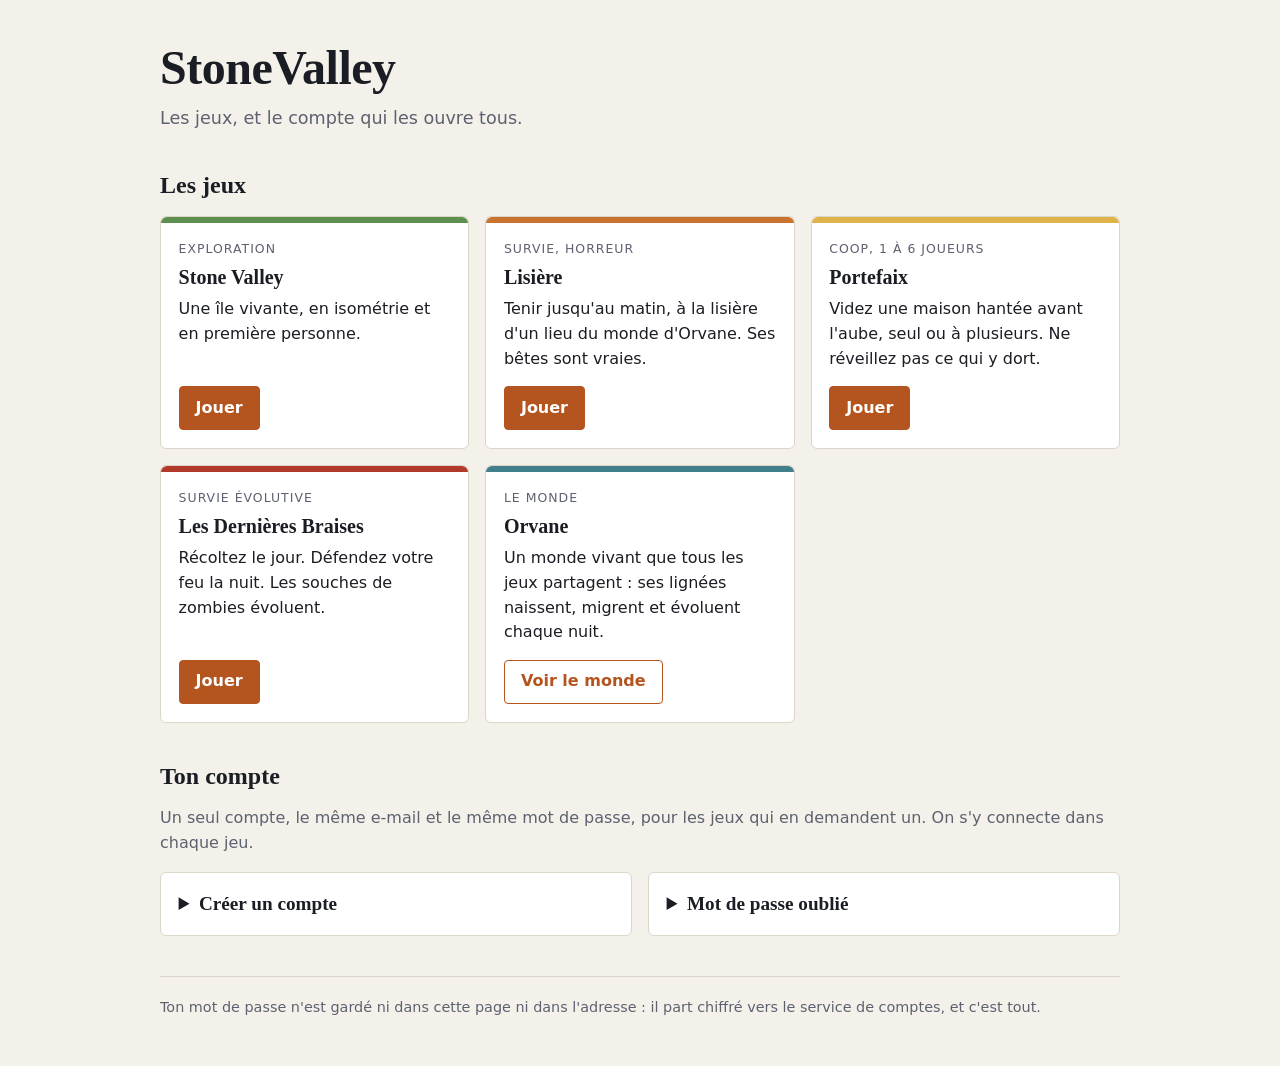
==== index.html @ 3718869e "La page d'accueil de tous les jeux Une page, sans dépendance : une fiche par jeu (Stone Valley, Lisi" ====
<!doctype html>
<html lang="fr">
<head>
<meta charset="utf-8">
<meta name="viewport" content="width=device-width, initial-scale=1, viewport-fit=cover">
<title>StoneValley · les jeux</title>
<meta name="description" content="Les jeux de StoneValley : Stone Valley, Lisière, Portefaix, Les Dernières Braises. Un seul compte pour tous.">
<meta name="theme-color" content="#0d1016">
<style>
/* Une page, deux choses : les jeux (une grille de fiches) et le compte (le même pour tous les jeux).
   Quand on arrive par le lien d'un e-mail, un bandeau passe devant tout : c'est pour lui qu'on est venu. */
:root {
  --fond: #f4f1ea; --carte: #ffffff; --encre: #1b1d24; --sourd: #5d6170; --trait: #dcd6c8;
  --accent: #b4551f; --accent-encre: #ffffff; --bien: #1f6f43; --mal: #a3261c; --champ: #fbfaf6;
  --texte: system-ui, -apple-system, "Segoe UI", Roboto, sans-serif;
  --titre: Georgia, "Iowan Old Style", "Times New Roman", serif;
  color-scheme: light;
}
@media (prefers-color-scheme: dark) {
  :root { --fond: #0d1016; --carte: #161a23; --encre: #ece8dc; --sourd: #9aa0b0; --trait: #2a2f3c;
    --accent: #f0a45b; --accent-encre: #1a1206; --bien: #7ad19a; --mal: #ff8f80; --champ: #10131a; color-scheme: dark; }
}
* { box-sizing: border-box; }
html { -webkit-text-size-adjust: 100%; }
body { margin: 0; background: var(--fond); color: var(--encre); font: 16px/1.55 var(--texte); }
.page { max-width: 62rem; margin: 0 auto; padding-block: 2.5rem 3rem;
  padding-left: max(1rem, env(safe-area-inset-left, 0px)); padding-right: max(1rem, env(safe-area-inset-right, 0px));
  display: flex; flex-direction: column; gap: 2.5rem; }
h1, h2, h3 { font-family: var(--titre); font-weight: 600; line-height: 1.15; margin: 0; text-wrap: balance; }
h1 { font-size: clamp(2rem, 6vw, 3rem); letter-spacing: -0.01em; }
h2 { font-size: 1.5rem; }
h3 { font-size: 1.25rem; }
p { margin: 0; }
.sourd { color: var(--sourd); }
header p { max-width: 38rem; margin-top: 0.6rem; font-size: 1.1rem; }
section { display: flex; flex-direction: column; gap: 1rem; }
.jeux { display: grid; grid-template-columns: repeat(auto-fit, minmax(15rem, 1fr)); gap: 1rem; list-style: none; margin: 0; padding: 0; }
.jeu { background: var(--carte); border: 1px solid var(--trait); border-radius: 6px; display: flex; flex-direction: column; min-width: 0; }
.jeu .bande { height: 6px; border-radius: 6px 6px 0 0; background: var(--teinte); }
.jeu .corps { padding: 1rem 1.1rem 1.1rem; display: flex; flex-direction: column; gap: 0.5rem; flex: 1; }
.jeu p { flex: 1; }
.jeu .genre { font-size: 0.78rem; letter-spacing: 0.08em; text-transform: uppercase; color: var(--sourd); }
a.bouton, button { font: inherit; font-weight: 600; cursor: pointer; border-radius: 4px; border: 1px solid var(--accent); padding: 0.55rem 1rem;
  background: var(--accent); color: var(--accent-encre); text-decoration: none; display: inline-block; text-align: center; }
a.bouton.calme, button.calme { background: transparent; color: var(--accent); }
a.bouton:focus-visible, button:focus-visible, input:focus-visible, summary:focus-visible { outline: 3px solid var(--accent); outline-offset: 2px; }
button[disabled] { opacity: 0.55; cursor: progress; }
.jeu a.bouton { align-self: flex-start; margin-top: 0.4rem; }
.compte { display: grid; grid-template-columns: repeat(auto-fit, minmax(17rem, 1fr)); gap: 1rem; }
details, .bandeau { background: var(--carte); border: 1px solid var(--trait); border-radius: 6px; padding: 1rem 1.1rem; min-width: 0; }
summary { cursor: pointer; font-family: var(--titre); font-size: 1.2rem; font-weight: 600; }
form { display: flex; flex-direction: column; gap: 0.7rem; margin-top: 0.9rem; }
label { display: flex; flex-direction: column; gap: 0.25rem; font-size: 0.9rem; color: var(--sourd); }
input { font: inherit; color: var(--encre); background: var(--champ); border: 1px solid var(--trait); border-radius: 4px; padding: 0.55rem 0.7rem; width: 100%; }
.avis { min-height: 1.5em; font-weight: 600; }
.avis.bien { color: var(--bien); }
.avis.mal { color: var(--mal); }
.bandeau { border-color: var(--accent); border-width: 2px; display: flex; flex-direction: column; gap: 0.8rem; }
.bandeau form { margin-top: 0; max-width: 24rem; }
footer { border-top: 1px solid var(--trait); padding-top: 1.2rem; font-size: 0.9rem; }
[hidden] { display: none !important; }
</style>
</head>
<body>
<div class="page">
  <header>
    <h1>StoneValley</h1>
    <p class="sourd">Les jeux, et le compte qui les ouvre tous.</p>
  </header>

  <!-- quand on arrive par le lien d'un e-mail : confirmer son compte, choisir un nouveau mot de passe, ou apprendre que le lien ne vaut plus -->
  <section class="bandeau" id="lien" hidden aria-live="polite">
    <h2 id="lien-titre"></h2>
    <p id="lien-texte"></p>
    <form id="nouveau" hidden novalidate>
      <label>Ton nouveau mot de passe (six caractères au moins)
        <input id="n-mdp" type="password" autocomplete="new-password" minlength="6" required></label>
      <label>Encore une fois
        <input id="n-encore" type="password" autocomplete="new-password" minlength="6" required></label>
      <p class="avis" id="n-avis" role="status"></p>
      <button type="submit" id="n-valider">Enregistrer</button>
    </form>
  </section>

  <section aria-labelledby="t-jeux">
    <h2 id="t-jeux">Les jeux</h2>
    <ul class="jeux">
      <li class="jeu" style="--teinte:#5f8f4e"><div class="bande"></div><div class="corps">
        <span class="genre">Exploration</span><h3>Stone Valley</h3>
        <p>Une île vivante, en isométrie et en première personne.</p>
        <a class="bouton" href="https://stonevalleyoff-ai.github.io/stonevalley/">Jouer</a></div></li>
      <li class="jeu" style="--teinte:#c8742e"><div class="bande"></div><div class="corps">
        <span class="genre">Survie, horreur</span><h3>Lisière</h3>
        <p>Tenir jusqu'au matin, à la lisière d'un lieu du monde d'Orvane. Ses bêtes sont vraies.</p>
        <a class="bouton" href="https://stonevalleyoff-ai.github.io/Lisiere/">Jouer</a></div></li>
      <li class="jeu" style="--teinte:#e0b24a"><div class="bande"></div><div class="corps">
        <span class="genre">Coop, 1 à 6 joueurs</span><h3>Portefaix</h3>
        <p>Videz une maison hantée avant l'aube, seul ou à plusieurs. Ne réveillez pas ce qui y dort.</p>
        <a class="bouton" href="https://stonevalleyoff-ai.github.io/Portefaix/">Jouer</a></div></li>
      <li class="jeu" style="--teinte:#b23a2c"><div class="bande"></div><div class="corps">
        <span class="genre">Survie évolutive</span><h3>Les Dernières Braises</h3>
        <p>Récoltez le jour. Défendez votre feu la nuit. Les souches de zombies évoluent.</p>
        <a class="bouton" href="https://stonevalleyoff-ai.github.io/lastembers/">Jouer</a></div></li>
      <li class="jeu" style="--teinte:#3f7f8c"><div class="bande"></div><div class="corps">
        <span class="genre">Le monde</span><h3>Orvane</h3>
        <p>Un monde vivant que tous les jeux partagent : ses lignées naissent, migrent et évoluent chaque nuit.</p>
        <a class="bouton calme" href="https://stonevalleyoff-ai.github.io/orvane/">Voir le monde</a></div></li>
    </ul>
  </section>

  <section aria-labelledby="t-compte">
    <h2 id="t-compte">Ton compte</h2>
    <p class="sourd">Un seul compte, le même e-mail et le même mot de passe, pour les jeux qui en demandent un. On s'y connecte dans chaque jeu.</p>
    <div class="compte">
      <details id="d-creer">
        <summary>Créer un compte</summary>
        <form id="creer" novalidate>
          <label>Ton pseudo (16 lettres au plus)
            <input id="c-pseudo" type="text" maxlength="16" autocomplete="nickname"></label>
          <label>Ton e-mail
            <input id="c-email" type="email" autocomplete="email" required></label>
          <label>Un mot de passe (six caractères au moins)
            <input id="c-mdp" type="password" autocomplete="new-password" minlength="6" required></label>
          <p class="avis" id="c-avis" role="status"></p>
          <button type="submit" id="c-creer">Créer mon compte</button>
        </form>
      </details>
      <details id="d-oubli">
        <summary>Mot de passe oublié</summary>
        <form id="oubli" novalidate>
          <label>L'e-mail de ton compte
            <input id="o-email" type="email" autocomplete="email" required></label>
          <p class="avis" id="o-avis" role="status"></p>
          <button type="submit" id="o-envoyer">M'envoyer un lien</button>
        </form>
      </details>
    </div>
  </section>

  <footer class="sourd">
    <p>Ton mot de passe n'est gardé ni dans cette page ni dans l'adresse : il part chiffré vers le service de comptes, et c'est tout.</p>
  </footer>
</div>

<script>
// Le compte : celui du projet Supabase « Vallée de pierre », que partagent les jeux. La clé ci-dessous est sa clé publique, faite
// pour être dans une page ; elle ne donne accès à rien sans le mot de passe de quelqu'un.
(function () {
  'use strict';
  var ICI = location.origin + location.pathname;
  var LOCAL = location.hostname === '127.0.0.1' || location.hostname === 'localhost';
  // (sur sa propre machine seulement, pour les essais : un autre service de comptes, donné dans l'adresse)
  var SERVICE = (LOCAL && new URLSearchParams(location.search).get('service')) || 'https://ldazucyrnpewkqdneznc.supabase.co';
  var CLE = 'sb_publishable_qUrfgAsAUzc3jd_tiqkY9g_EVkkQRAs';
  var MDP_MIN = 6;
  var $ = function (id) { return document.getElementById(id); };

  function appel(methode, chemin, corps, jeton) {
    var entetes = { apikey: CLE, 'Content-Type': 'application/json' };
    if (jeton) entetes.Authorization = 'Bearer ' + jeton;
    return fetch(SERVICE + chemin, { method: methode, headers: entetes, body: corps ? JSON.stringify(corps) : undefined })
      .then(function (r) { return r.text().then(function (t) { var j = null; try { j = t ? JSON.parse(t) : null; } catch (e) { j = null; } return { code: r.status, json: j }; }); })
      .catch(function () { return { code: 0, json: null }; });
  }
  // ce que le service a refusé, en clair
  function dire(r) {
    var code = r.json && r.json.error_code || '';
    if (r.code === 0) return 'Le service des comptes ne répond pas. Vérifie ta connexion.';
    var textes = {
      weak_password: 'Ce mot de passe est trop faible : ' + MDP_MIN + ' caractères au moins.',
      same_password: 'C\'est déjà ton mot de passe : choisis-en un autre.',
      user_already_exists: 'Cette adresse a déjà un compte : connecte-toi dans un jeu, ou demande un nouveau mot de passe.',
      email_exists: 'Cette adresse a déjà un compte : connecte-toi dans un jeu, ou demande un nouveau mot de passe.',
      email_address_invalid: 'Cette adresse e-mail n\'est pas acceptée.',
      validation_failed: 'Cette adresse e-mail n\'est pas acceptée.',
      signup_disabled: 'La création de compte est fermée pour l\'instant.',
      over_email_send_rate_limit: 'Trop d\'e-mails envoyés pour l\'instant. Réessaie dans une heure.',
      otp_expired: 'Ce lien a expiré, ou a déjà servi. Redemande-le.'
    };
    if (textes[code]) return textes[code];
    if (r.code === 429) return 'Trop d\'essais. Attends une minute.';
    return 'Le service a refusé (' + r.code + ').';
  }
  function adresse(e) { return /^[^\s@]+@[^\s@]+\.[^\s@]+$/.test(e); }
  function avis(id, texte, genre) { var a = $(id); a.textContent = texte; a.className = 'avis' + (genre ? ' ' + genre : ''); }
  // un formulaire : pendant qu'on attend, son bouton est tenu
  function soumettre(idForm, idBouton, idAvis, faire) {
    $(idForm).addEventListener('submit', function (e) {
      e.preventDefault();
      var b = $(idBouton);
      if (b.disabled) return;
      var avant = faire();
      if (typeof avant === 'string') { avis(idAvis, avant, 'mal'); return; }
      b.disabled = true; avis(idAvis, 'On frappe à la porte…', '');
      avant.then(function (r) { b.disabled = false; avis(idAvis, r.texte, r.bien ? 'bien' : 'mal'); if (r.apres) r.apres(); });
    });
  }

  // --- créer un compte ---
  soumettre('creer', 'c-creer', 'c-avis', function () {
    var email = $('c-email').value.trim(), mdp = $('c-mdp').value, pseudo = $('c-pseudo').value.replace(/[\u0000-\u001f<>]/g, '').trim().slice(0, 16).trim();
    if (!adresse(email)) return 'Cette adresse e-mail ne se lit pas.';
    if (mdp.length < MDP_MIN) return 'Le mot de passe doit faire ' + MDP_MIN + ' caractères au moins.';
    var corps = { email: email, password: mdp };
    if (pseudo) corps.data = { pseudo: pseudo };
    return appel('POST', '/auth/v1/signup?redirect_to=' + encodeURIComponent(ICI), corps).then(function (r) {
      if (r.code !== 200 || !r.json) return { bien: false, texte: dire(r) };
      if (r.json.access_token) return { bien: true, texte: 'Ton compte est créé. Tu peux te connecter dans tes jeux.', apres: function () { $('c-mdp').value = ''; } };
      if (Array.isArray(r.json.identities) && r.json.identities.length === 0)      // (le service répond ainsi pour une adresse déjà prise)
        return { bien: false, texte: 'Cette adresse a déjà un compte : connecte-toi dans un jeu, ou demande un nouveau mot de passe.' };
      return { bien: true, texte: 'Un e-mail de confirmation vient de partir à ' + email + '. Clique le lien qu\'il contient : il te ramènera ici.', apres: function () { $('c-mdp').value = ''; } };
    });
  });

  // --- mot de passe oublié ---
  soumettre('oubli', 'o-envoyer', 'o-avis', function () {
    var email = $('o-email').value.trim();
    if (!adresse(email)) return 'Cette adresse e-mail ne se lit pas.';
    return appel('POST', '/auth/v1/recover?redirect_to=' + encodeURIComponent(ICI), { email: email }).then(function (r) {
      if (r.code !== 200) return { bien: false, texte: dire(r) };
      return { bien: true, texte: 'Si un compte existe pour ' + email + ', un e-mail vient de partir. Ouvre le lien qu\'il contient : il te ramènera ici pour choisir un nouveau mot de passe.' };
    });
  });

  // --- arrivé par le lien d'un e-mail : l'adresse de la page porte de quoi entrer, ou dit que le lien ne vaut plus ---
  var lien = new URLSearchParams(location.hash.replace(/^#/, ''));
  var jeton = lien.get('access_token'), genre = lien.get('type'), panne = lien.get('error') || lien.get('error_code');
  if (jeton || panne) history.replaceState(null, '', location.pathname + location.search);       // (le jeton ne reste pas dans l'adresse)
  function bandeau(titre, texte) { $('lien-titre').textContent = titre; $('lien-texte').textContent = texte; $('lien').hidden = false; $('lien').scrollIntoView({ block: 'start' }); }
  function expire() {
    bandeau('Ce lien ne vaut plus', 'Il a expiré, ou il a déjà servi. Demande-en un autre ci-dessous.');
    $('d-oubli').open = true;
  }
  if (panne) expire();
  else if (jeton) {
    bandeau('Un instant…', 'On vérifie ton lien.');
    appel('GET', '/auth/v1/user', null, jeton).then(function (r) {
      if (r.code !== 200 || !r.json) return expire();
      var qui = r.json.email || 'ton compte';
      if (genre === 'recovery') {
        bandeau('Nouveau mot de passe', 'Pour ' + qui + '.');
        $('nouveau').hidden = false;
        $('n-mdp').focus();
      } else {
        bandeau('Ton compte est confirmé', 'Bienvenue, ' + qui + '. Choisis un jeu ci-dessous, et connecte-toi avec ton e-mail et ton mot de passe.');
      }
    });
  }
  soumettre('nouveau', 'n-valider', 'n-avis', function () {
    var a = $('n-mdp').value, b = $('n-encore').value;
    if (a.length < MDP_MIN) return 'Le mot de passe doit faire ' + MDP_MIN + ' caractères au moins.';
    if (a !== b) return 'Les deux mots de passe ne sont pas les mêmes.';
    return appel('PUT', '/auth/v1/user', { password: a }, jeton).then(function (r) {
      if (r.code !== 200) return { bien: false, texte: dire(r) };
      return { bien: true, texte: '', apres: function () {
        $('nouveau').hidden = true; jeton = null;
        bandeau('Ton mot de passe est changé', 'Choisis un jeu ci-dessous, et connecte-toi avec ton nouveau mot de passe.');
      } };
    });
  });
})();
</script>
</body>
</html>
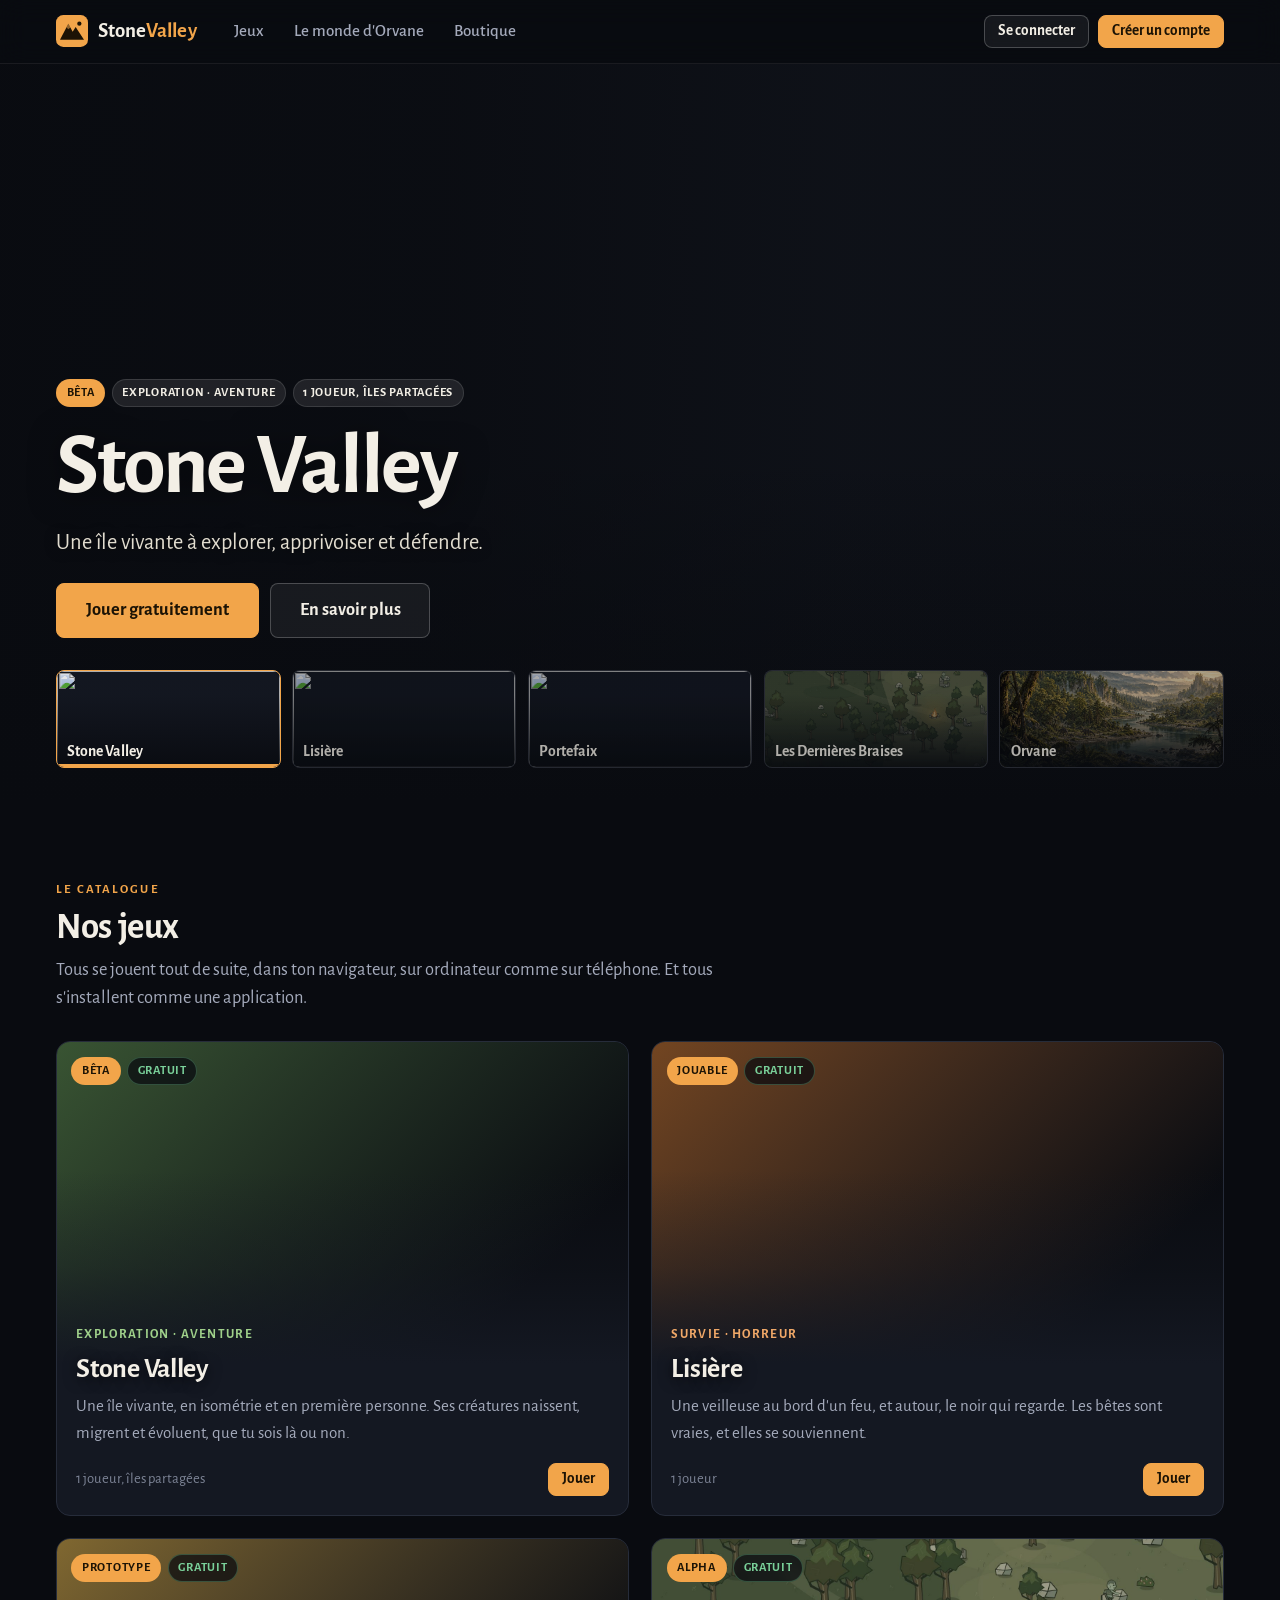
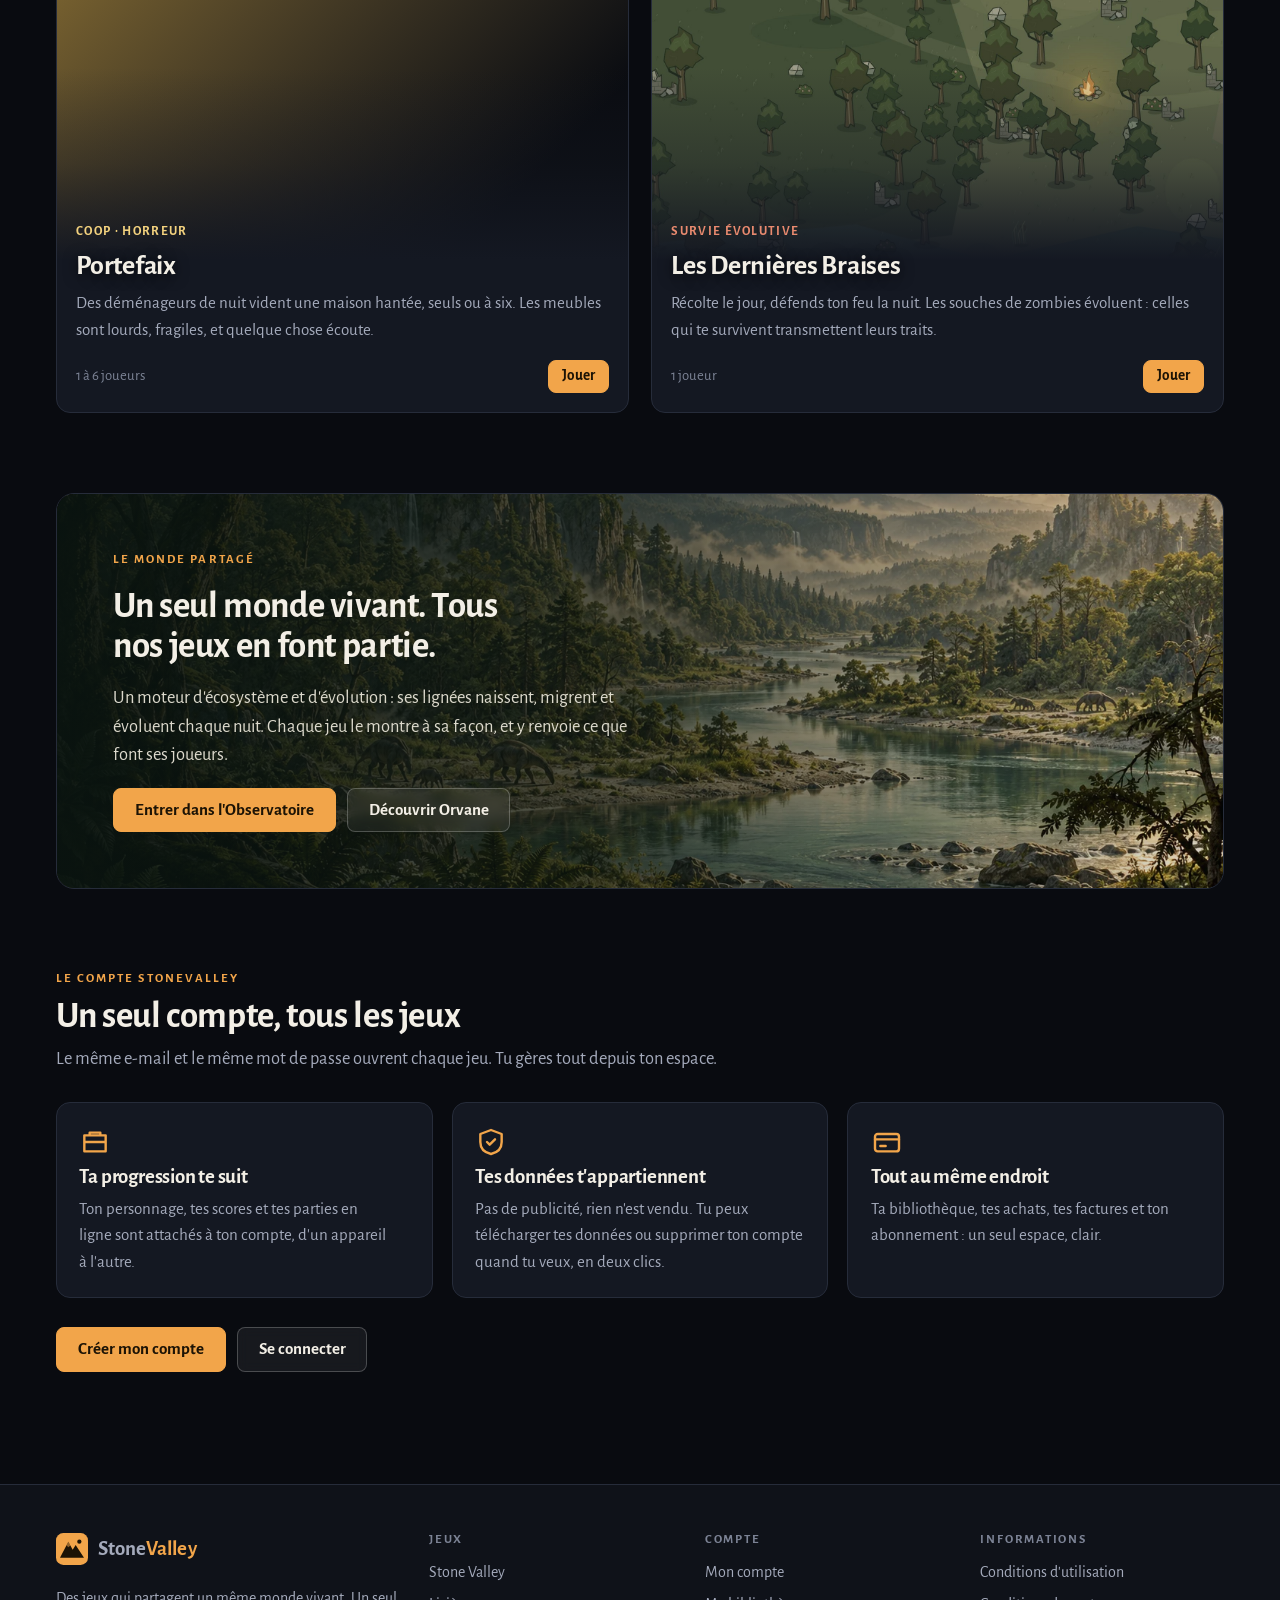
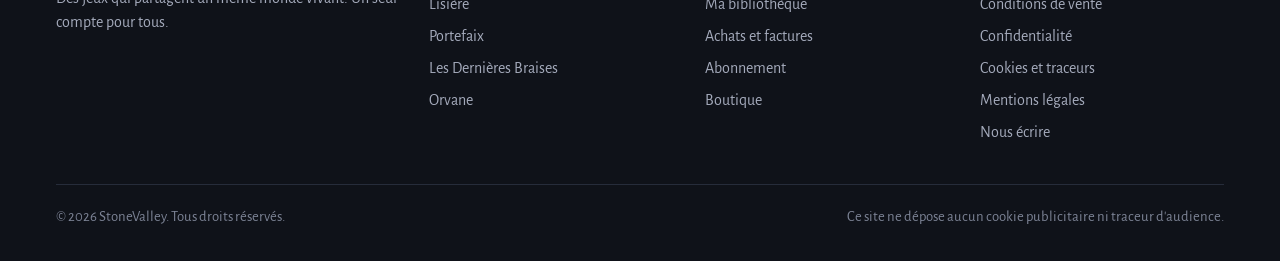
==== commit fa6acc8c: "Le portail : la une, les fiches des jeux, le compte, la boutique, les textes légaux L'accueil devien" ====
--- a/index.html
+++ b/index.html
@@ -3,261 +3,134 @@
 <head>
 <meta charset="utf-8">
 <meta name="viewport" content="width=device-width, initial-scale=1, viewport-fit=cover">
-<title>StoneValley · les jeux</title>
-<meta name="description" content="Les jeux de StoneValley : Stone Valley, Lisière, Portefaix, Les Dernières Braises. Un seul compte pour tous.">
-<meta name="theme-color" content="#0d1016">
-<style>
-/* Une page, deux choses : les jeux (une grille de fiches) et le compte (le même pour tous les jeux).
-   Quand on arrive par le lien d'un e-mail, un bandeau passe devant tout : c'est pour lui qu'on est venu. */
-:root {
-  --fond: #f4f1ea; --carte: #ffffff; --encre: #1b1d24; --sourd: #5d6170; --trait: #dcd6c8;
-  --accent: #b4551f; --accent-encre: #ffffff; --bien: #1f6f43; --mal: #a3261c; --champ: #fbfaf6;
-  --texte: system-ui, -apple-system, "Segoe UI", Roboto, sans-serif;
-  --titre: Georgia, "Iowan Old Style", "Times New Roman", serif;
-  color-scheme: light;
-}
-@media (prefers-color-scheme: dark) {
-  :root { --fond: #0d1016; --carte: #161a23; --encre: #ece8dc; --sourd: #9aa0b0; --trait: #2a2f3c;
-    --accent: #f0a45b; --accent-encre: #1a1206; --bien: #7ad19a; --mal: #ff8f80; --champ: #10131a; color-scheme: dark; }
-}
-* { box-sizing: border-box; }
-html { -webkit-text-size-adjust: 100%; }
-body { margin: 0; background: var(--fond); color: var(--encre); font: 16px/1.55 var(--texte); }
-.page { max-width: 62rem; margin: 0 auto; padding-block: 2.5rem 3rem;
-  padding-left: max(1rem, env(safe-area-inset-left, 0px)); padding-right: max(1rem, env(safe-area-inset-right, 0px));
-  display: flex; flex-direction: column; gap: 2.5rem; }
-h1, h2, h3 { font-family: var(--titre); font-weight: 600; line-height: 1.15; margin: 0; text-wrap: balance; }
-h1 { font-size: clamp(2rem, 6vw, 3rem); letter-spacing: -0.01em; }
-h2 { font-size: 1.5rem; }
-h3 { font-size: 1.25rem; }
-p { margin: 0; }
-.sourd { color: var(--sourd); }
-header p { max-width: 38rem; margin-top: 0.6rem; font-size: 1.1rem; }
-section { display: flex; flex-direction: column; gap: 1rem; }
-.jeux { display: grid; grid-template-columns: repeat(auto-fit, minmax(15rem, 1fr)); gap: 1rem; list-style: none; margin: 0; padding: 0; }
-.jeu { background: var(--carte); border: 1px solid var(--trait); border-radius: 6px; display: flex; flex-direction: column; min-width: 0; }
-.jeu .bande { height: 6px; border-radius: 6px 6px 0 0; background: var(--teinte); }
-.jeu .corps { padding: 1rem 1.1rem 1.1rem; display: flex; flex-direction: column; gap: 0.5rem; flex: 1; }
-.jeu p { flex: 1; }
-.jeu .genre { font-size: 0.78rem; letter-spacing: 0.08em; text-transform: uppercase; color: var(--sourd); }
-a.bouton, button { font: inherit; font-weight: 600; cursor: pointer; border-radius: 4px; border: 1px solid var(--accent); padding: 0.55rem 1rem;
-  background: var(--accent); color: var(--accent-encre); text-decoration: none; display: inline-block; text-align: center; }
-a.bouton.calme, button.calme { background: transparent; color: var(--accent); }
-a.bouton:focus-visible, button:focus-visible, input:focus-visible, summary:focus-visible { outline: 3px solid var(--accent); outline-offset: 2px; }
-button[disabled] { opacity: 0.55; cursor: progress; }
-.jeu a.bouton { align-self: flex-start; margin-top: 0.4rem; }
-.compte { display: grid; grid-template-columns: repeat(auto-fit, minmax(17rem, 1fr)); gap: 1rem; }
-details, .bandeau { background: var(--carte); border: 1px solid var(--trait); border-radius: 6px; padding: 1rem 1.1rem; min-width: 0; }
-summary { cursor: pointer; font-family: var(--titre); font-size: 1.2rem; font-weight: 600; }
-form { display: flex; flex-direction: column; gap: 0.7rem; margin-top: 0.9rem; }
-label { display: flex; flex-direction: column; gap: 0.25rem; font-size: 0.9rem; color: var(--sourd); }
-input { font: inherit; color: var(--encre); background: var(--champ); border: 1px solid var(--trait); border-radius: 4px; padding: 0.55rem 0.7rem; width: 100%; }
-.avis { min-height: 1.5em; font-weight: 600; }
-.avis.bien { color: var(--bien); }
-.avis.mal { color: var(--mal); }
-.bandeau { border-color: var(--accent); border-width: 2px; display: flex; flex-direction: column; gap: 0.8rem; }
-.bandeau form { margin-top: 0; max-width: 24rem; }
-footer { border-top: 1px solid var(--trait); padding-top: 1.2rem; font-size: 0.9rem; }
-[hidden] { display: none !important; }
-</style>
+<title>StoneValley · des jeux qui partagent un monde vivant</title>
+<meta name="description" content="Le portail des jeux StoneValley : Stone Valley, Lisière, Portefaix, Les Dernières Braises, et Orvane, le monde vivant qu'ils partagent. Un seul compte pour tous.">
+<meta name="theme-color" content="#090b10">
+<meta property="og:type" content="website">
+<meta property="og:title" content="StoneValley · des jeux qui partagent un monde vivant">
+<meta property="og:description" content="Stone Valley, Lisière, Portefaix, Les Dernières Braises : quatre jeux, un seul monde vivant, un seul compte.">
+<meta property="og:url" content="https://stonevalleyoff-ai.github.io/">
+<meta property="og:image" content="https://stonevalleyoff-ai.github.io/images/jeux/orvane/couverture.webp">
+<link rel="icon" href="images/favicon.svg" type="image/svg+xml">
+<link rel="preload" href="assets/polices/AlegreyaSans-Bold.woff2" as="font" type="font/woff2" crossorigin>
+<link rel="stylesheet" href="assets/site.css">
 </head>
 <body>
-<div class="page">
-  <header>
-    <h1>StoneValley</h1>
-    <p class="sourd">Les jeux, et le compte qui les ouvre tous.</p>
-  </header>
+<header id="entete"></header>
+<main id="contenu">
 
-  <!-- quand on arrive par le lien d'un e-mail : confirmer son compte, choisir un nouveau mot de passe, ou apprendre que le lien ne vaut plus -->
-  <section class="bandeau" id="lien" hidden aria-live="polite">
-    <h2 id="lien-titre"></h2>
-    <p id="lien-texte"></p>
-    <form id="nouveau" hidden novalidate>
-      <label>Ton nouveau mot de passe (six caractères au moins)
-        <input id="n-mdp" type="password" autocomplete="new-password" minlength="6" required></label>
-      <label>Encore une fois
-        <input id="n-encore" type="password" autocomplete="new-password" minlength="6" required></label>
-      <p class="avis" id="n-avis" role="status"></p>
-      <button type="submit" id="n-valider">Enregistrer</button>
-    </form>
-  </section>
-
-  <section aria-labelledby="t-jeux">
-    <h2 id="t-jeux">Les jeux</h2>
-    <ul class="jeux">
-      <li class="jeu" style="--teinte:#5f8f4e"><div class="bande"></div><div class="corps">
-        <span class="genre">Exploration</span><h3>Stone Valley</h3>
-        <p>Une île vivante, en isométrie et en première personne.</p>
-        <a class="bouton" href="https://stonevalleyoff-ai.github.io/stonevalley/">Jouer</a></div></li>
-      <li class="jeu" style="--teinte:#c8742e"><div class="bande"></div><div class="corps">
-        <span class="genre">Survie, horreur</span><h3>Lisière</h3>
-        <p>Tenir jusqu'au matin, à la lisière d'un lieu du monde d'Orvane. Ses bêtes sont vraies.</p>
-        <a class="bouton" href="https://stonevalleyoff-ai.github.io/Lisiere/">Jouer</a></div></li>
-      <li class="jeu" style="--teinte:#e0b24a"><div class="bande"></div><div class="corps">
-        <span class="genre">Coop, 1 à 6 joueurs</span><h3>Portefaix</h3>
-        <p>Videz une maison hantée avant l'aube, seul ou à plusieurs. Ne réveillez pas ce qui y dort.</p>
-        <a class="bouton" href="https://stonevalleyoff-ai.github.io/Portefaix/">Jouer</a></div></li>
-      <li class="jeu" style="--teinte:#b23a2c"><div class="bande"></div><div class="corps">
-        <span class="genre">Survie évolutive</span><h3>Les Dernières Braises</h3>
-        <p>Récoltez le jour. Défendez votre feu la nuit. Les souches de zombies évoluent.</p>
-        <a class="bouton" href="https://stonevalleyoff-ai.github.io/lastembers/">Jouer</a></div></li>
-      <li class="jeu" style="--teinte:#3f7f8c"><div class="bande"></div><div class="corps">
-        <span class="genre">Le monde</span><h3>Orvane</h3>
-        <p>Un monde vivant que tous les jeux partagent : ses lignées naissent, migrent et évoluent chaque nuit.</p>
-        <a class="bouton calme" href="https://stonevalleyoff-ai.github.io/orvane/">Voir le monde</a></div></li>
-    </ul>
-  </section>
-
-  <section aria-labelledby="t-compte">
-    <h2 id="t-compte">Ton compte</h2>
-    <p class="sourd">Un seul compte, le même e-mail et le même mot de passe, pour les jeux qui en demandent un. On s'y connecte dans chaque jeu.</p>
-    <div class="compte">
-      <details id="d-creer">
-        <summary>Créer un compte</summary>
-        <form id="creer" novalidate>
-          <label>Ton pseudo (16 lettres au plus)
-            <input id="c-pseudo" type="text" maxlength="16" autocomplete="nickname"></label>
-          <label>Ton e-mail
-            <input id="c-email" type="email" autocomplete="email" required></label>
-          <label>Un mot de passe (six caractères au moins)
-            <input id="c-mdp" type="password" autocomplete="new-password" minlength="6" required></label>
-          <p class="avis" id="c-avis" role="status"></p>
-          <button type="submit" id="c-creer">Créer mon compte</button>
-        </form>
-      </details>
-      <details id="d-oubli">
-        <summary>Mot de passe oublié</summary>
-        <form id="oubli" novalidate>
-          <label>L'e-mail de ton compte
-            <input id="o-email" type="email" autocomplete="email" required></label>
-          <p class="avis" id="o-avis" role="status"></p>
-          <button type="submit" id="o-envoyer">M'envoyer un lien</button>
-        </form>
-      </details>
+  <!-- la une : un jeu à la fois, en grand ; le rail en choisit un autre -->
+  <section class="une" id="une" aria-roledescription="carrousel" aria-label="À la une">
+    <div class="fonds" id="une-fonds" aria-hidden="true"></div>
+    <div class="cadre">
+      <div class="texte" id="une-texte" aria-live="polite"></div>
+      <ul class="rail" id="une-rail"></ul>
     </div>
   </section>
 
-  <footer class="sourd">
-    <p>Ton mot de passe n'est gardé ni dans cette page ni dans l'adresse : il part chiffré vers le service de comptes, et c'est tout.</p>
-  </footer>
-</div>
+  <section class="section" id="jeux" aria-labelledby="t-jeux">
+    <div class="cadre">
+      <div class="tete">
+        <span class="surtitre">Le catalogue</span>
+        <h2 id="t-jeux">Nos jeux</h2>
+        <p>Tous se jouent tout de suite, dans ton navigateur, sur ordinateur comme sur téléphone. Et tous s'installent comme une application.</p>
+      </div>
+      <ul class="jeux grandes" id="liste-jeux"></ul>
+    </div>
+  </section>
 
+  <section class="section" id="monde" aria-labelledby="t-monde" style="padding-top:0">
+    <div class="cadre">
+      <div class="bande" id="bande-monde"></div>
+    </div>
+  </section>
+
+  <section class="section" aria-labelledby="t-compte" style="padding-top:0">
+    <div class="cadre">
+      <div class="tete">
+        <span class="surtitre">Le compte StoneValley</span>
+        <h2 id="t-compte">Un seul compte, tous les jeux</h2>
+        <p>Le même e-mail et le même mot de passe ouvrent chaque jeu. Tu gères tout depuis ton espace.</p>
+      </div>
+      <ul class="atouts">
+        <li><svg viewBox="0 0 24 24" fill="none" stroke="currentColor" stroke-width="1.8" stroke-linecap="round" stroke-linejoin="round" aria-hidden="true"><path d="M4 7h16v12H4zM8 7V5h8v2M4 12h16"/></svg>
+          <h3>Ta progression te suit</h3><p>Ton personnage, tes scores et tes parties en ligne sont attachés à ton compte, d'un appareil à l'autre.</p></li>
+        <li><svg viewBox="0 0 24 24" fill="none" stroke="currentColor" stroke-width="1.8" stroke-linecap="round" stroke-linejoin="round" aria-hidden="true"><path d="M12 3 4 6v6c0 5 3.500 8 8 9 4.500-1 8-4 8-9V6z"/><path d="m9 12 2 2 4-4"/></svg>
+          <h3>Tes données t'appartiennent</h3><p>Pas de publicité, rien n'est vendu. Tu peux télécharger tes données ou supprimer ton compte quand tu veux, en deux clics.</p></li>
+        <li><svg viewBox="0 0 24 24" fill="none" stroke="currentColor" stroke-width="1.8" stroke-linecap="round" stroke-linejoin="round" aria-hidden="true"><rect x="3" y="6" width="18" height="13" rx="2"/><path d="M3 10h18M7 15h4"/></svg>
+          <h3>Tout au même endroit</h3><p>Ta bibliothèque, tes achats, tes factures et ton abonnement : un seul espace, clair.</p></li>
+      </ul>
+      <div id="appel-compte" style="display:flex;gap:.7rem;flex-wrap:wrap"></div>
+    </div>
+  </section>
+</main>
+<footer id="pied"></footer>
+<noscript><p style="padding:1rem;text-align:center"><a href="legal/cgu.html">Conditions d'utilisation</a> · <a href="legal/confidentialite.html">Confidentialité</a> · <a href="legal/mentions-legales.html">Mentions légales</a></p></noscript>
+
+<script src="assets/editeur.js"></script>
+<script src="assets/jeux.js"></script>
+<script src="assets/site.js"></script>
 <script>
-// Le compte : celui du projet Supabase « Vallée de pierre », que partagent les jeux. La clé ci-dessous est sa clé publique, faite
-// pour être dans une page ; elle ne donne accès à rien sans le mot de passe de quelqu'un.
+// L'accueil : la une (un jeu à la fois, qui tourne seule tant qu'on n'y touche pas), les vignettes, la bande du monde.
 (function () {
   'use strict';
-  var ICI = location.origin + location.pathname;
-  var LOCAL = location.hostname === '127.0.0.1' || location.hostname === 'localhost';
-  // (sur sa propre machine seulement, pour les essais : un autre service de comptes, donné dans l'adresse)
-  var SERVICE = (LOCAL && new URLSearchParams(location.search).get('service')) || 'https://ldazucyrnpewkqdneznc.supabase.co';
-  var CLE = 'sb_publishable_qUrfgAsAUzc3jd_tiqkY9g_EVkkQRAs';
-  var MDP_MIN = 6;
-  var $ = function (id) { return document.getElementById(id); };
+  if (!window.SV) return;
+  var SV = window.SV, h = SV.h, $ = SV.$;
+  var tous = window.SV_JEUX, jeux = tous.filter(function (j) { return j.genre === 'jeu'; }), monde = SV.jeu('orvane');
+  var calme = window.matchMedia('(prefers-reduced-motion: reduce)').matches, DUREE = 8000;
 
-  function appel(methode, chemin, corps, jeton) {
-    var entetes = { apikey: CLE, 'Content-Type': 'application/json' };
-    if (jeton) entetes.Authorization = 'Bearer ' + jeton;
-    return fetch(SERVICE + chemin, { method: methode, headers: entetes, body: corps ? JSON.stringify(corps) : undefined })
-      .then(function (r) { return r.text().then(function (t) { var j = null; try { j = t ? JSON.parse(t) : null; } catch (e) { j = null; } return { code: r.status, json: j }; }); })
-      .catch(function () { return { code: 0, json: null }; });
+  // --- la une ---
+  var fonds = $('une-fonds'), rail = $('une-rail'), texte = $('une-texte'), choisi = -1, minuterie = null, tourne = !calme;
+  rail.style.setProperty('--n', tous.length);
+  rail.style.setProperty('--duree', DUREE + 'ms');
+  tous.forEach(function (j, i) {
+    var f = document.createElement('div'); f.style.backgroundImage = 'url("' + j.couverture + '")'; fonds.appendChild(f);
+    var li = document.createElement('li');
+    li.innerHTML = '<button type="button" aria-pressed="false" aria-label="À la une : ' + h(j.nom) + '"><img src="' + h(j.couverture) + '" alt="" loading="lazy"><span>' + h(j.nom) + '</span><i></i></button>';
+    li.firstChild.addEventListener('click', function () { tourne = false; montrer(i); });
+    rail.appendChild(li);
+  });
+  function montrer(i) {
+    choisi = (i + tous.length) % tous.length;
+    var j = tous[choisi];
+    Array.prototype.forEach.call(fonds.children, function (f, k) { f.classList.toggle('vu', k === choisi); });
+    Array.prototype.forEach.call(rail.children, function (li, k) {
+      var b = li.firstChild, barre = b.querySelector('i');
+      b.setAttribute('aria-pressed', k === choisi);
+      barre.className = ''; void barre.offsetWidth;                          // (la barre du temps repart de zéro)
+      if (k === choisi && tourne) barre.className = 'court';
+    });
+    texte.innerHTML = '<ul class="puces"><li class="puce etat">' + h(j.etat) + '</li><li class="puce">' + h(j.categorie) + '</li><li class="puce">' + h(j.joueurs) + '</li></ul>'
+      + '<h1>' + h(j.nom) + '</h1><p class="accroche">' + h(j.accroche) + '</p>'
+      + '<div class="gestes"><a class="bouton grand" href="' + h(j.lienAction || j.lien) + '">' + (j.genre === 'jeu' ? 'Jouer gratuitement' : h(j.action)) + '</a>'
+      + '<a class="bouton calme grand" href="jeu.html?j=' + j.id + '">En savoir plus</a></div>';
+    clearTimeout(minuterie);
+    if (tourne) minuterie = setTimeout(function () { montrer(choisi + 1); }, DUREE);
   }
-  // ce que le service a refusé, en clair
-  function dire(r) {
-    var code = r.json && r.json.error_code || '';
-    if (r.code === 0) return 'Le service des comptes ne répond pas. Vérifie ta connexion.';
-    var textes = {
-      weak_password: 'Ce mot de passe est trop faible : ' + MDP_MIN + ' caractères au moins.',
-      same_password: 'C\'est déjà ton mot de passe : choisis-en un autre.',
-      user_already_exists: 'Cette adresse a déjà un compte : connecte-toi dans un jeu, ou demande un nouveau mot de passe.',
-      email_exists: 'Cette adresse a déjà un compte : connecte-toi dans un jeu, ou demande un nouveau mot de passe.',
-      email_address_invalid: 'Cette adresse e-mail n\'est pas acceptée.',
-      validation_failed: 'Cette adresse e-mail n\'est pas acceptée.',
-      signup_disabled: 'La création de compte est fermée pour l\'instant.',
-      over_email_send_rate_limit: 'Trop d\'e-mails envoyés pour l\'instant. Réessaie dans une heure.',
-      otp_expired: 'Ce lien a expiré, ou a déjà servi. Redemande-le.'
-    };
-    if (textes[code]) return textes[code];
-    if (r.code === 429) return 'Trop d\'essais. Attends une minute.';
-    return 'Le service a refusé (' + r.code + ').';
+  // (on y touche : elle s'arrête)
+  ['pointerdown', 'focusin'].forEach(function (e) { $('une').addEventListener(e, function () { if (tourne) { tourne = false; clearTimeout(minuterie); var b = rail.querySelector('i.court'); if (b) b.className = ''; } }); });
+  document.addEventListener('visibilitychange', function () { if (document.hidden) clearTimeout(minuterie); else if (tourne) montrer(choisi); });
+  montrer(0);
+
+  // --- les vignettes ---
+  $('liste-jeux').innerHTML = jeux.map(function (j) {
+    return '<li><article class="jeu" style="--teinte:' + j.teinte + ';--teinte-claire:' + j.claire + '">'
+      + '<div class="image"><img src="' + h(j.couverture) + '" alt="" loading="lazy" onerror="this.remove()"><ul class="puces"><li class="puce etat">' + h(j.etat) + '</li><li class="puce prix">Gratuit</li></ul></div>'
+      + '<div class="corps"><span class="genre">' + h(j.categorie) + '</span><h3><a href="jeu.html?j=' + j.id + '">' + h(j.nom) + '</a></h3><p>' + h(j.resume) + '</p>'
+      + '<div class="bas"><span class="infos">' + h(j.joueurs) + '</span><a class="bouton petit" href="' + h(j.lien) + '" aria-label="Jouer à ' + h(j.nom) + '">Jouer</a></div></div></article></li>';
+  }).join('');
+
+  // --- la bande du monde ---
+  $('bande-monde').innerHTML = '<img src="' + h(monde.couverture) + '" alt="" loading="lazy"><span class="surtitre">' + h(monde.categorie) + '</span><h2 id="t-monde">' + h(monde.accroche) + '</h2><p>' + h(monde.resume) + '</p>'
+    + '<div style="display:flex;gap:.7rem;flex-wrap:wrap"><a class="bouton" href="' + h(monde.lienAction) + '">' + h(monde.action) + '</a><a class="bouton calme" href="jeu.html?j=orvane">Découvrir Orvane</a></div>';
+
+  // --- l'appel au compte ---
+  function appel() {
+    $('appel-compte').innerHTML = SV.session()
+      ? '<a class="bouton" href="compte.html">Ouvrir mon espace</a>'
+      : '<a class="bouton" href="compte.html#creer">Créer mon compte</a><a class="bouton calme" href="compte.html">Se connecter</a>';
   }
-  function adresse(e) { return /^[^\s@]+@[^\s@]+\.[^\s@]+$/.test(e); }
-  function avis(id, texte, genre) { var a = $(id); a.textContent = texte; a.className = 'avis' + (genre ? ' ' + genre : ''); }
-  // un formulaire : pendant qu'on attend, son bouton est tenu
-  function soumettre(idForm, idBouton, idAvis, faire) {
-    $(idForm).addEventListener('submit', function (e) {
-      e.preventDefault();
-      var b = $(idBouton);
-      if (b.disabled) return;
-      var avant = faire();
-      if (typeof avant === 'string') { avis(idAvis, avant, 'mal'); return; }
-      b.disabled = true; avis(idAvis, 'On frappe à la porte…', '');
-      avant.then(function (r) { b.disabled = false; avis(idAvis, r.texte, r.bien ? 'bien' : 'mal'); if (r.apres) r.apres(); });
-    });
-  }
-
-  // --- créer un compte ---
-  soumettre('creer', 'c-creer', 'c-avis', function () {
-    var email = $('c-email').value.trim(), mdp = $('c-mdp').value, pseudo = $('c-pseudo').value.replace(/[\u0000-\u001f<>]/g, '').trim().slice(0, 16).trim();
-    if (!adresse(email)) return 'Cette adresse e-mail ne se lit pas.';
-    if (mdp.length < MDP_MIN) return 'Le mot de passe doit faire ' + MDP_MIN + ' caractères au moins.';
-    var corps = { email: email, password: mdp };
-    if (pseudo) corps.data = { pseudo: pseudo };
-    return appel('POST', '/auth/v1/signup?redirect_to=' + encodeURIComponent(ICI), corps).then(function (r) {
-      if (r.code !== 200 || !r.json) return { bien: false, texte: dire(r) };
-      if (r.json.access_token) return { bien: true, texte: 'Ton compte est créé. Tu peux te connecter dans tes jeux.', apres: function () { $('c-mdp').value = ''; } };
-      if (Array.isArray(r.json.identities) && r.json.identities.length === 0)      // (le service répond ainsi pour une adresse déjà prise)
-        return { bien: false, texte: 'Cette adresse a déjà un compte : connecte-toi dans un jeu, ou demande un nouveau mot de passe.' };
-      return { bien: true, texte: 'Un e-mail de confirmation vient de partir à ' + email + '. Clique le lien qu\'il contient : il te ramènera ici.', apres: function () { $('c-mdp').value = ''; } };
-    });
-  });
-
-  // --- mot de passe oublié ---
-  soumettre('oubli', 'o-envoyer', 'o-avis', function () {
-    var email = $('o-email').value.trim();
-    if (!adresse(email)) return 'Cette adresse e-mail ne se lit pas.';
-    return appel('POST', '/auth/v1/recover?redirect_to=' + encodeURIComponent(ICI), { email: email }).then(function (r) {
-      if (r.code !== 200) return { bien: false, texte: dire(r) };
-      return { bien: true, texte: 'Si un compte existe pour ' + email + ', un e-mail vient de partir. Ouvre le lien qu\'il contient : il te ramènera ici pour choisir un nouveau mot de passe.' };
-    });
-  });
-
-  // --- arrivé par le lien d'un e-mail : l'adresse de la page porte de quoi entrer, ou dit que le lien ne vaut plus ---
-  var lien = new URLSearchParams(location.hash.replace(/^#/, ''));
-  var jeton = lien.get('access_token'), genre = lien.get('type'), panne = lien.get('error') || lien.get('error_code');
-  if (jeton || panne) history.replaceState(null, '', location.pathname + location.search);       // (le jeton ne reste pas dans l'adresse)
-  function bandeau(titre, texte) { $('lien-titre').textContent = titre; $('lien-texte').textContent = texte; $('lien').hidden = false; $('lien').scrollIntoView({ block: 'start' }); }
-  function expire() {
-    bandeau('Ce lien ne vaut plus', 'Il a expiré, ou il a déjà servi. Demande-en un autre ci-dessous.');
-    $('d-oubli').open = true;
-  }
-  if (panne) expire();
-  else if (jeton) {
-    bandeau('Un instant…', 'On vérifie ton lien.');
-    appel('GET', '/auth/v1/user', null, jeton).then(function (r) {
-      if (r.code !== 200 || !r.json) return expire();
-      var qui = r.json.email || 'ton compte';
-      if (genre === 'recovery') {
-        bandeau('Nouveau mot de passe', 'Pour ' + qui + '.');
-        $('nouveau').hidden = false;
-        $('n-mdp').focus();
-      } else {
-        bandeau('Ton compte est confirmé', 'Bienvenue, ' + qui + '. Choisis un jeu ci-dessous, et connecte-toi avec ton e-mail et ton mot de passe.');
-      }
-    });
-  }
-  soumettre('nouveau', 'n-valider', 'n-avis', function () {
-    var a = $('n-mdp').value, b = $('n-encore').value;
-    if (a.length < MDP_MIN) return 'Le mot de passe doit faire ' + MDP_MIN + ' caractères au moins.';
-    if (a !== b) return 'Les deux mots de passe ne sont pas les mêmes.';
-    return appel('PUT', '/auth/v1/user', { password: a }, jeton).then(function (r) {
-      if (r.code !== 200) return { bien: false, texte: dire(r) };
-      return { bien: true, texte: '', apres: function () {
-        $('nouveau').hidden = true; jeton = null;
-        bandeau('Ton mot de passe est changé', 'Choisis un jeu ci-dessous, et connecte-toi avec ton nouveau mot de passe.');
-      } };
-    });
-  });
+  SV.quand(appel); appel();
 })();
 </script>
 </body>
--- a/assets/site.css
+++ b/assets/site.css
@@ -0,0 +1,297 @@
+/* StoneValley — le portail (assets/site.css)
+   Une seule feuille pour toutes les pages : l'en-tête, le pied, la une, les vignettes des jeux, le compte, la boutique, les textes légaux.
+   Sombre, comme une salle : les images des jeux sont la lumière. Une couleur d'accent (l'ambre des feux de camp), une police (Alegreya Sans,
+   licence OFL, gardée dans assets/polices). */
+@font-face { font-family: "Alegreya Sans"; font-weight: 400; font-display: swap; src: url(polices/AlegreyaSans-Regular.woff2) format("woff2"); }
+@font-face { font-family: "Alegreya Sans"; font-weight: 500; font-display: swap; src: url(polices/AlegreyaSans-Medium.woff2) format("woff2"); }
+@font-face { font-family: "Alegreya Sans"; font-weight: 700; font-display: swap; src: url(polices/AlegreyaSans-Bold.woff2) format("woff2"); }
+
+:root {
+  --fond: #090b10; --fond-2: #0f1219; --carte: #141822; --carte-2: #1a1f2b; --trait: #262c3a; --trait-2: #353c4e;
+  --encre: #f3efe6; --sourd: #a4aabb; --pale: #7c8395;
+  --accent: #f2a54a; --accent-vif: #ffbe6b; --accent-encre: #1c1305;
+  --bien: #7ad19a; --mal: #ff8f80; --info: #8cc4e8;
+  --texte: "Alegreya Sans", system-ui, -apple-system, "Segoe UI", Roboto, sans-serif;
+  --large: 78rem; --gouttiere: clamp(1rem, 4vw, 2.5rem); --rayon: 10px; --entete: 4rem;
+  color-scheme: dark;
+}
+* { box-sizing: border-box; }
+html { -webkit-text-size-adjust: 100%; scroll-behavior: smooth; scroll-padding-top: calc(var(--entete) + 1rem); }
+body { margin: 0; background: var(--fond); color: var(--encre); font: 400 1.0625rem/1.55 var(--texte); min-height: 100vh; display: flex; flex-direction: column; overflow-x: hidden; }
+main { flex: 1; }
+h1, h2, h3, h4 { font-weight: 700; line-height: 1.08; margin: 0; text-wrap: balance; letter-spacing: -0.01em; }
+h1 { font-size: clamp(2.2rem, 6vw, 3.6rem); }
+h2 { font-size: clamp(1.6rem, 3.6vw, 2.3rem); }
+h3 { font-size: 1.3rem; }
+p { margin: 0; text-wrap: pretty; }
+a { color: var(--accent); text-underline-offset: 0.18em; }
+a:hover { color: var(--accent-vif); }
+img { max-width: 100%; display: block; }
+[hidden] { display: none !important; }
+:focus-visible { outline: 3px solid var(--accent); outline-offset: 2px; border-radius: 4px; }
+.sourd { color: var(--sourd); }
+.cadre { width: 100%; max-width: var(--large); margin-inline: auto; padding-left: max(var(--gouttiere), env(safe-area-inset-left, 0px)); padding-right: max(var(--gouttiere), env(safe-area-inset-right, 0px)); }
+.surtitre { font-size: 0.8rem; font-weight: 700; letter-spacing: 0.16em; text-transform: uppercase; color: var(--accent); }
+.passer { position: absolute; left: -999px; top: 0.5rem; background: var(--accent); color: var(--accent-encre); padding: 0.5rem 0.9rem; border-radius: 6px; z-index: 100; font-weight: 700; }
+.passer:focus { left: 0.5rem; }
+
+/* --- les boutons --- */
+.bouton, button.bouton { font: inherit; font-weight: 700; cursor: pointer; border-radius: 8px; border: 1px solid var(--accent); padding: 0.7rem 1.3rem; background: var(--accent); color: var(--accent-encre);
+  text-decoration: none; display: inline-flex; align-items: center; justify-content: center; gap: 0.5rem; text-align: center; line-height: 1.2; transition: background 0.15s, border-color 0.15s, transform 0.15s, color 0.15s; }
+.bouton:hover { background: var(--accent-vif); border-color: var(--accent-vif); color: var(--accent-encre); transform: translateY(-1px); }
+.bouton.calme { background: rgba(255, 255, 255, 0.06); border-color: rgba(255, 255, 255, 0.22); color: var(--encre); backdrop-filter: blur(6px); }
+.bouton.calme:hover { background: rgba(255, 255, 255, 0.13); border-color: rgba(255, 255, 255, 0.4); color: var(--encre); }
+.bouton.danger { background: transparent; border-color: var(--mal); color: var(--mal); }
+.bouton.danger:hover { background: var(--mal); color: #2a0b07; }
+.bouton.grand { padding: 0.95rem 1.8rem; font-size: 1.15rem; }
+.bouton.petit { padding: 0.4rem 0.8rem; font-size: 0.95rem; }
+.bouton[disabled] { opacity: 0.55; cursor: progress; transform: none; }
+.lien-bouton { font: inherit; background: none; border: 0; padding: 0; color: var(--accent); cursor: pointer; text-decoration: underline; text-underline-offset: 0.18em; }
+.lien-bouton:hover { color: var(--accent-vif); }
+
+/* --- les étiquettes --- */
+.puces { display: flex; flex-wrap: wrap; gap: 0.4rem; list-style: none; margin: 0; padding: 0; }
+.puce { font-size: 0.78rem; font-weight: 700; letter-spacing: 0.06em; text-transform: uppercase; padding: 0.22rem 0.6rem; border-radius: 99px; background: rgba(255, 255, 255, 0.09); color: var(--encre); border: 1px solid rgba(255, 255, 255, 0.12); white-space: nowrap; }
+.puce.etat { background: var(--accent); color: var(--accent-encre); border-color: transparent; }
+.puce.prix { background: rgba(122, 209, 154, 0.14); color: var(--bien); border-color: rgba(122, 209, 154, 0.3); }
+
+/* --- l'en-tête --- */
+.entete { position: sticky; top: 0; z-index: 50; height: var(--entete); background: rgba(9, 11, 16, 0.82); backdrop-filter: blur(14px) saturate(1.3); border-bottom: 1px solid rgba(255, 255, 255, 0.07); }
+.entete .cadre { height: 100%; display: flex; align-items: center; gap: 1.5rem; }
+.marque { display: inline-flex; align-items: center; gap: 0.6rem; color: var(--encre); text-decoration: none; font-weight: 700; font-size: 1.3rem; letter-spacing: 0.01em; white-space: nowrap; }
+.marque:hover { color: var(--encre); }
+.marque svg { width: 2rem; height: 2rem; flex: none; }
+.marque b { color: var(--accent); font-weight: 700; }
+.nav { display: flex; gap: 0.3rem; margin-right: auto; }
+.nav a { color: var(--sourd); text-decoration: none; font-weight: 500; padding: 0.45rem 0.8rem; border-radius: 6px; }
+.nav a:hover, .nav a[aria-current] { color: var(--encre); background: rgba(255, 255, 255, 0.07); }
+.entete .qui { display: flex; align-items: center; gap: 0.6rem; margin-left: auto; }
+.menu-compte { position: relative; }
+.menu-compte > button { font: inherit; font-weight: 500; color: var(--encre); background: rgba(255, 255, 255, 0.06); border: 1px solid rgba(255, 255, 255, 0.14); border-radius: 99px; padding: 0.25rem 0.9rem 0.25rem 0.25rem; display: flex; align-items: center; gap: 0.55rem; cursor: pointer; max-width: 14rem; }
+.menu-compte > button span:last-child { overflow: hidden; text-overflow: ellipsis; white-space: nowrap; }
+.pastille { width: 2rem; height: 2rem; border-radius: 50%; background: var(--accent); color: var(--accent-encre); font-weight: 700; display: inline-flex; align-items: center; justify-content: center; flex: none; text-transform: uppercase; }
+.menu-compte ul { position: absolute; right: 0; top: calc(100% + 0.5rem); min-width: 14rem; list-style: none; margin: 0; padding: 0.4rem; background: var(--carte-2); border: 1px solid var(--trait-2); border-radius: var(--rayon); box-shadow: 0 18px 40px rgba(0, 0, 0, 0.55); }
+.menu-compte li a, .menu-compte li button { display: block; width: 100%; text-align: left; font: inherit; color: var(--encre); background: none; border: 0; padding: 0.55rem 0.8rem; border-radius: 6px; text-decoration: none; cursor: pointer; }
+.menu-compte li a:hover, .menu-compte li button:hover { background: rgba(255, 255, 255, 0.08); }
+.menu-compte li.trait { border-top: 1px solid var(--trait); margin-top: 0.3rem; padding-top: 0.3rem; }
+.ouvre-nav { display: none; font: inherit; background: none; border: 1px solid rgba(255, 255, 255, 0.16); color: var(--encre); border-radius: 8px; width: 2.6rem; height: 2.6rem; cursor: pointer; align-items: center; justify-content: center; }
+@media (max-width: 52rem) {
+  .ouvre-nav { display: inline-flex; order: 3; }
+  .nav { display: none; position: absolute; left: 0; right: 0; top: var(--entete); flex-direction: column; background: var(--fond-2); border-bottom: 1px solid var(--trait); padding: 0.6rem var(--gouttiere) 1rem; }
+  .nav.ouverte { display: flex; }
+  .nav a { padding: 0.8rem 0.6rem; font-size: 1.15rem; }
+  .entete .cadre { gap: 0.6rem; }
+  .entete .qui .bouton.calme { display: none; }
+  .menu-compte > button { padding-right: 0.25rem; }
+  .menu-compte > button span:last-child { display: none; }
+}
+
+/* --- la une --- */
+.une { position: relative; min-height: min(46rem, calc(100svh - var(--entete))); display: flex; align-items: flex-end; isolation: isolate; overflow: hidden; }
+.une .fonds { position: absolute; inset: 0; z-index: -2; background: var(--fond-2); }
+.une .fonds div { position: absolute; inset: 0; background-size: cover; background-position: center; opacity: 0; transition: opacity 0.9s ease, transform 8s linear; transform: scale(1.06); }
+.une .fonds div.vu { opacity: 1; transform: scale(1); }
+.une::before { content: ""; position: absolute; inset: 0; z-index: -1; background:
+  linear-gradient(90deg, rgba(9, 11, 16, 0.94) 0%, rgba(9, 11, 16, 0.72) 34%, rgba(9, 11, 16, 0.12) 66%, rgba(9, 11, 16, 0.3) 100%),
+  linear-gradient(0deg, var(--fond) 0%, rgba(9, 11, 16, 0.5) 22%, rgba(9, 11, 16, 0) 46%); }
+.une .cadre { display: grid; grid-template-columns: minmax(0, 1fr); gap: 2rem; padding-block: 5rem 2rem; }
+.une .texte { max-width: 36rem; display: flex; flex-direction: column; gap: 1.1rem; min-height: 19rem; justify-content: flex-end; }
+.une h1 { font-size: clamp(2.8rem, 8.5vw, 5.4rem); line-height: 0.95; letter-spacing: -0.025em; text-shadow: 0 2px 30px rgba(0, 0, 0, 0.5); }
+.une .accroche { font-size: clamp(1.15rem, 2.2vw, 1.4rem); color: #e2ddd0; max-width: 32rem; text-shadow: 0 1px 12px rgba(0, 0, 0, 0.6); }
+.une .gestes { display: flex; flex-wrap: wrap; gap: 0.7rem; margin-top: 0.4rem; }
+.une .texte > * { animation: monte 0.5s ease both; }
+@keyframes monte { from { opacity: 0; transform: translateY(10px); } }
+.rail { display: grid; grid-template-columns: repeat(var(--n, 5), minmax(0, 1fr)); gap: 0.7rem; list-style: none; margin: 0; padding: 0; }
+.rail button { position: relative; width: 100%; font: inherit; text-align: left; color: var(--encre); cursor: pointer; border: 1px solid rgba(255, 255, 255, 0.12); border-radius: 8px; overflow: hidden; padding: 0; background: var(--carte); aspect-ratio: 16 / 7; display: flex; align-items: flex-end; isolation: isolate; opacity: 0.72; transition: opacity 0.2s, border-color 0.2s, transform 0.2s; }
+.rail button:hover { opacity: 1; transform: translateY(-2px); }
+.rail button[aria-pressed="true"] { opacity: 1; border-color: var(--accent); }
+.rail img { position: absolute; inset: 0; width: 100%; height: 100%; object-fit: cover; z-index: -2; }
+.rail button::before { content: ""; position: absolute; inset: 0; z-index: -1; background: linear-gradient(0deg, rgba(9, 11, 16, 0.92), rgba(9, 11, 16, 0.1) 75%); }
+.rail span { padding: 0.45rem 0.65rem; font-weight: 700; font-size: 0.98rem; line-height: 1.1; }
+.rail i { position: absolute; left: 0; bottom: 0; height: 3px; width: 0; background: var(--accent); }
+.rail button[aria-pressed="true"] i.court { animation: file var(--duree, 8s) linear forwards; }
+@keyframes file { to { width: 100%; } }
+@media (max-width: 46rem) {
+  .une::before { background: linear-gradient(0deg, var(--fond) 0%, rgba(9, 11, 16, 0.86) 38%, rgba(9, 11, 16, 0.25) 75%); }
+  .une .cadre { padding-top: 12rem; }
+  .rail { display: flex; overflow-x: auto; scroll-snap-type: x mandatory; scroll-padding-inline: var(--gouttiere); margin-inline: calc(-1 * var(--gouttiere)); padding-inline: var(--gouttiere); scrollbar-width: none; }
+  .rail li { flex: 0 0 9.5rem; scroll-snap-align: start; }
+}
+
+/* --- les sections --- */
+.section { padding-block: clamp(2.5rem, 7vw, 5rem); }
+.section > .cadre { display: flex; flex-direction: column; gap: 1.8rem; }
+.tete { display: flex; flex-direction: column; gap: 0.5rem; max-width: 44rem; }
+.tete p { font-size: 1.15rem; color: var(--sourd); }
+
+/* --- les vignettes des jeux --- */
+.jeux { display: grid; grid-template-columns: repeat(auto-fill, minmax(min(100%, 22rem), 1fr)); gap: 1.4rem; list-style: none; margin: 0; padding: 0; }
+.jeux.grandes { grid-template-columns: repeat(auto-fill, minmax(min(100%, 30rem), 1fr)); }
+.jeu { position: relative; display: flex; flex-direction: column; height: 100%; background: var(--carte); border: 1px solid var(--trait); border-radius: 14px; overflow: hidden; transition: transform 0.25s ease, border-color 0.25s, box-shadow 0.25s; }
+.jeu:hover, .jeu:focus-within { transform: translateY(-5px); border-color: color-mix(in srgb, var(--teinte, var(--accent)) 70%, white 0%); box-shadow: 0 22px 50px -18px color-mix(in srgb, var(--teinte, var(--accent)) 55%, transparent), 0 10px 30px rgba(0, 0, 0, 0.5); }
+.jeu .image { position: relative; aspect-ratio: 16 / 9; overflow: hidden; background: linear-gradient(135deg, color-mix(in srgb, var(--teinte, #333) 55%, #0a0c11), #0a0c11 80%); flex: none; }
+.jeu .image img { width: 100%; height: 100%; object-fit: cover; transition: transform 0.6s ease; }
+.jeu:hover .image img, .jeu:focus-within .image img { transform: scale(1.06); }
+.jeu .image::after { content: ""; position: absolute; inset: 0; background: linear-gradient(0deg, var(--carte) 0%, rgba(20, 24, 34, 0.35) 30%, rgba(20, 24, 34, 0) 60%); }
+.jeu .image .puces { position: absolute; left: 0.9rem; top: 0.9rem; z-index: 1; }
+.jeu .image .puce { background: rgba(9, 11, 16, 0.72); backdrop-filter: blur(4px); }
+.jeu .image .puce.etat { background: var(--accent); }
+.jeu .corps { position: relative; padding: 0 1.2rem 1.2rem; margin-top: -2.4rem; display: flex; flex-direction: column; gap: 0.55rem; flex: 1; }
+.jeu h3 { font-size: 1.75rem; text-shadow: 0 2px 14px rgba(0, 0, 0, 0.7); }
+.jeu h3 a { color: var(--encre); text-decoration: none; }
+.jeu h3 a::after { content: ""; position: absolute; inset: -100vh 0 0 0; }   /* toute la vignette mène à la fiche */
+.jeu .genre { font-size: 0.82rem; font-weight: 700; letter-spacing: 0.1em; text-transform: uppercase; color: var(--teinte-claire, var(--accent)); }
+.jeu .corps p { color: var(--sourd); flex: 1; }
+.jeu .bas { display: flex; align-items: center; justify-content: space-between; gap: 0.8rem; margin-top: 0.5rem; }
+.jeu .bas .bouton { position: relative; z-index: 2; }
+.jeu .infos { font-size: 0.92rem; color: var(--pale); }
+
+/* --- la bande du monde, la bande du compte --- */
+.bande { position: relative; isolation: isolate; border-radius: 18px; overflow: hidden; border: 1px solid var(--trait); padding: clamp(1.6rem, 5vw, 3.5rem); display: flex; flex-direction: column; gap: 1.1rem; min-height: 22rem; justify-content: flex-end; }
+.bande > img { position: absolute; inset: 0; width: 100%; height: 100%; object-fit: cover; z-index: -2; }
+.bande::before { content: ""; position: absolute; inset: 0; z-index: -1; background: linear-gradient(90deg, rgba(10, 20, 16, 0.94) 0%, rgba(10, 20, 16, 0.7) 45%, rgba(10, 20, 16, 0.1) 100%); }
+.bande > :not(img) { max-width: 34rem; }
+.bande p { font-size: 1.15rem; color: #dcd9cc; }
+.atouts { display: grid; grid-template-columns: repeat(auto-fit, minmax(min(100%, 15rem), 1fr)); gap: 1.2rem; list-style: none; margin: 0; padding: 0; }
+.atouts li { background: var(--carte); border: 1px solid var(--trait); border-radius: 14px; padding: 1.4rem; display: flex; flex-direction: column; gap: 0.5rem; }
+.atouts svg { width: 2rem; height: 2rem; color: var(--accent); }
+.atouts p { color: var(--sourd); }
+
+/* --- la fiche d'un jeu --- */
+.fiche-une { position: relative; isolation: isolate; min-height: min(36rem, 72svh); display: flex; align-items: flex-end; overflow: hidden; }
+.fiche-une > img { position: absolute; inset: 0; width: 100%; height: 100%; object-fit: cover; z-index: -2; }
+.fiche-une::before { content: ""; position: absolute; inset: 0; z-index: -1; background: linear-gradient(0deg, var(--fond) 0%, rgba(9, 11, 16, 0.7) 30%, rgba(9, 11, 16, 0.15) 70%), linear-gradient(90deg, rgba(9, 11, 16, 0.7), rgba(9, 11, 16, 0) 60%); }
+.fiche-une .cadre { padding-block: 6rem 2.2rem; display: flex; flex-direction: column; gap: 1rem; }
+.fiche-une h1 { font-size: clamp(2.6rem, 8vw, 5rem); line-height: 0.95; letter-spacing: -0.025em; }
+.fiche-une .accroche { font-size: clamp(1.15rem, 2.2vw, 1.4rem); color: #e2ddd0; max-width: 36rem; }
+.fiche { display: grid; grid-template-columns: minmax(0, 1fr) 21rem; gap: 2.5rem; align-items: start; }
+@media (max-width: 58rem) { .fiche { grid-template-columns: minmax(0, 1fr); } }
+.fiche .recit { display: flex; flex-direction: column; gap: 1.1rem; font-size: 1.15rem; }
+.fiche .recit h2 { margin-top: 1rem; }
+.fiche .forts { list-style: none; margin: 0; padding: 0; display: grid; gap: 0.7rem; }
+.fiche .forts li { padding-left: 1.7rem; position: relative; }
+.fiche .forts li::before { content: ""; position: absolute; left: 0; top: 0.5em; width: 0.7rem; height: 0.7rem; border-radius: 2px; background: var(--teinte-claire, var(--accent)); transform: rotate(45deg); }
+.captures { display: grid; grid-template-columns: repeat(auto-fit, minmax(min(100%, 16rem), 1fr)); gap: 0.8rem; list-style: none; margin: 0; padding: 0; }
+.captures button { padding: 0; border: 1px solid var(--trait); border-radius: 10px; overflow: hidden; cursor: zoom-in; background: var(--carte); display: block; width: 100%; }
+.captures img { aspect-ratio: 16 / 9; object-fit: cover; width: 100%; transition: transform 0.4s; }
+.captures button:hover img { transform: scale(1.04); }
+.encart { background: var(--carte); border: 1px solid var(--trait); border-radius: 14px; padding: 1.3rem; display: flex; flex-direction: column; gap: 1rem; position: sticky; top: calc(var(--entete) + 1rem); }
+.encart dl { margin: 0; display: grid; grid-template-columns: auto 1fr; gap: 0.5rem 1rem; font-size: 1rem; }
+.encart dt { color: var(--pale); }
+.encart dd { margin: 0; text-align: right; }
+.encart .bouton { width: 100%; }
+dialog.visionneuse { border: 0; padding: 0; background: transparent; max-width: min(96vw, 100rem); }
+dialog.visionneuse::backdrop { background: rgba(0, 0, 0, 0.88); }
+dialog.visionneuse img { max-height: 90vh; border-radius: 8px; }
+
+/* --- les formulaires, les cartes --- */
+.carte { background: var(--carte); border: 1px solid var(--trait); border-radius: 14px; padding: clamp(1.1rem, 3vw, 1.7rem); display: flex; flex-direction: column; gap: 1rem; min-width: 0; }
+.carte > h2 { font-size: 1.5rem; }
+.carte > h3 { font-size: 1.2rem; }
+form { display: flex; flex-direction: column; gap: 0.9rem; }
+label { display: flex; flex-direction: column; gap: 0.3rem; font-size: 0.98rem; color: var(--sourd); font-weight: 500; }
+input[type="text"], input[type="email"], input[type="password"] { font: inherit; color: var(--encre); background: var(--fond); border: 1px solid var(--trait-2); border-radius: 8px; padding: 0.7rem 0.85rem; width: 100%; }
+input:focus-visible { outline: 2px solid var(--accent); outline-offset: 0; border-color: var(--accent); }
+label.case { flex-direction: row; align-items: flex-start; gap: 0.65rem; color: var(--encre); font-weight: 400; line-height: 1.4; }
+label.case input { width: 1.2rem; height: 1.2rem; margin-top: 0.15rem; flex: none; accent-color: var(--accent); }
+.avis { min-height: 1.5em; font-weight: 500; }
+.avis.bien { color: var(--bien); }
+.avis.mal { color: var(--mal); }
+.aide { font-size: 0.92rem; color: var(--pale); }
+.bandeau { border: 2px solid var(--accent); background: color-mix(in srgb, var(--accent) 9%, var(--carte)); border-radius: 14px; padding: 1.2rem 1.4rem; display: flex; flex-direction: column; gap: 0.7rem; }
+.bandeau.note { border: 1px solid var(--trait-2); background: var(--carte); }
+
+/* --- la porte du compte (connexion, inscription) --- */
+.porte { display: grid; grid-template-columns: minmax(0, 1fr) minmax(0, 27rem); gap: clamp(1.5rem, 5vw, 4rem); align-items: center; padding-block: clamp(2rem, 6vw, 4.5rem); }
+@media (max-width: 54rem) { .porte { grid-template-columns: minmax(0, 1fr); } .porte .vante { order: 2; } }
+.porte .vante { display: flex; flex-direction: column; gap: 1.2rem; }
+.porte .vante ul { list-style: none; margin: 0; padding: 0; display: grid; gap: 0.7rem; color: var(--sourd); font-size: 1.1rem; }
+.porte .vante li { padding-left: 1.8rem; position: relative; }
+.porte .vante li::before { content: "✓"; position: absolute; left: 0; color: var(--accent); font-weight: 700; }
+.onglets { display: flex; gap: 0.3rem; background: var(--fond); border-radius: 10px; padding: 0.3rem; }
+.onglets button { flex: 1; font: inherit; font-weight: 700; color: var(--sourd); background: none; border: 0; border-radius: 7px; padding: 0.6rem 0.5rem; cursor: pointer; }
+.onglets button[aria-selected="true"] { background: var(--carte-2); color: var(--encre); box-shadow: 0 1px 0 rgba(255, 255, 255, 0.06) inset; }
+
+/* --- l'espace du compte --- */
+.espace { display: grid; grid-template-columns: 15rem minmax(0, 1fr); gap: 2rem; align-items: start; padding-block: 2rem 4rem; }
+.espace .cote { position: sticky; top: calc(var(--entete) + 1rem); display: flex; flex-direction: column; gap: 1rem; }
+.espace .moi { display: flex; align-items: center; gap: 0.8rem; min-width: 0; }
+.espace .moi .pastille { width: 3rem; height: 3rem; font-size: 1.3rem; }
+.espace .moi div { min-width: 0; }
+.espace .moi strong, .espace .moi div span { display: block; overflow: hidden; text-overflow: ellipsis; white-space: nowrap; }
+.espace .moi div span { color: var(--pale); font-size: 0.92rem; }
+.menu-espace { display: flex; flex-direction: column; gap: 0.15rem; }
+.menu-espace button { font: inherit; font-weight: 500; text-align: left; color: var(--sourd); background: none; border: 0; border-left: 3px solid transparent; padding: 0.6rem 0.9rem; border-radius: 0 8px 8px 0; cursor: pointer; display: flex; align-items: center; gap: 0.6rem; white-space: nowrap; }
+.menu-espace button:hover { color: var(--encre); background: rgba(255, 255, 255, 0.05); }
+.menu-espace button[aria-selected="true"] { color: var(--encre); background: rgba(255, 255, 255, 0.07); border-left-color: var(--accent); }
+.menu-espace svg { width: 1.2rem; height: 1.2rem; flex: none; }
+.panneau { display: flex; flex-direction: column; gap: 1.3rem; min-width: 0; }
+.panneau > h1 { font-size: clamp(1.8rem, 4vw, 2.4rem); }
+.panneau form { max-width: 28rem; }
+@media (max-width: 52rem) {
+  .espace { grid-template-columns: minmax(0, 1fr); gap: 1.2rem; padding-top: 1.2rem; }
+  .espace .cote { position: static; }
+  .menu-espace { flex-direction: row; overflow-x: auto; scrollbar-width: none; margin-inline: calc(-1 * var(--gouttiere)); padding-inline: var(--gouttiere); border-bottom: 1px solid var(--trait); }
+  .menu-espace button { border-left: 0; border-bottom: 3px solid transparent; border-radius: 8px 8px 0 0; }
+  .menu-espace button[aria-selected="true"] { border-bottom-color: var(--accent); }
+}
+.liste { list-style: none; margin: 0; padding: 0; display: flex; flex-direction: column; }
+.liste > li { display: flex; align-items: center; gap: 1rem; padding: 0.9rem 0; border-top: 1px solid var(--trait); flex-wrap: wrap; }
+.liste > li:first-child { border-top: 0; padding-top: 0; }
+.liste .vignette { width: 6.5rem; aspect-ratio: 16 / 9; object-fit: cover; border-radius: 6px; background: var(--fond); flex: none; }
+.liste .quoi { flex: 1; min-width: 10rem; }
+.liste .quoi strong { display: block; font-size: 1.1rem; }
+.liste .quoi span { color: var(--pale); font-size: 0.95rem; }
+.liste .combien { font-weight: 700; white-space: nowrap; }
+.vide { color: var(--pale); border: 1px dashed var(--trait-2); border-radius: 10px; padding: 1.4rem; text-align: center; }
+
+/* --- la boutique --- */
+.offres { display: grid; grid-template-columns: repeat(auto-fill, minmax(min(100%, 17rem), 1fr)); gap: 1.2rem; list-style: none; margin: 0; padding: 0; }
+.offre { background: var(--carte); border: 1px solid var(--trait); border-radius: 14px; overflow: hidden; display: flex; flex-direction: column; height: 100%; }
+.offre.forte { border-color: var(--accent); box-shadow: 0 18px 50px -24px var(--accent); }
+.offre img { aspect-ratio: 16 / 9; object-fit: cover; width: 100%; }
+.offre .corps { padding: 1.2rem; display: flex; flex-direction: column; gap: 0.6rem; flex: 1; }
+.offre .corps p { color: var(--sourd); flex: 1; }
+.offre .prix { font-size: 1.9rem; font-weight: 700; line-height: 1; }
+.offre .prix small { font-size: 1rem; font-weight: 500; color: var(--sourd); }
+dialog.caisse { border: 1px solid var(--trait-2); border-radius: 16px; background: var(--carte); color: var(--encre); padding: 1.6rem; width: min(94vw, 32rem); }
+dialog.caisse::backdrop { background: rgba(0, 0, 0, 0.75); backdrop-filter: blur(3px); }
+dialog.caisse form, dialog.caisse { gap: 1rem; }
+dialog.caisse .ligne { display: flex; justify-content: space-between; gap: 1rem; padding: 0.8rem 0; border-block: 1px solid var(--trait); font-size: 1.15rem; }
+dialog.caisse .gestes { display: flex; gap: 0.7rem; justify-content: flex-end; flex-wrap: wrap; }
+
+/* --- les textes légaux --- */
+.legal { display: grid; grid-template-columns: 15rem minmax(0, 46rem); gap: 3rem; padding-block: 2.5rem 4rem; align-items: start; }
+.legal nav { position: sticky; top: calc(var(--entete) + 1rem); display: flex; flex-direction: column; gap: 0.2rem; font-size: 1rem; }
+.legal nav a { color: var(--sourd); text-decoration: none; padding: 0.45rem 0.8rem; border-left: 3px solid var(--trait); }
+.legal nav a:hover { color: var(--encre); }
+.legal nav a[aria-current] { color: var(--encre); border-left-color: var(--accent); font-weight: 700; }
+.legal article { display: flex; flex-direction: column; gap: 1rem; }
+.legal article h1 { font-size: clamp(2rem, 5vw, 2.8rem); }
+.legal article h2 { font-size: 1.45rem; margin-top: 1.4rem; scroll-margin-top: calc(var(--entete) + 1rem); }
+.legal article h3 { font-size: 1.15rem; margin-top: 0.6rem; }
+.legal article ul, .legal article ol { margin: 0; padding-left: 1.3rem; display: grid; gap: 0.4rem; }
+.legal article .date { color: var(--pale); }
+.legal table { border-collapse: collapse; width: 100%; font-size: 0.98rem; }
+.legal .defile { overflow-x: auto; }
+.legal th, .legal td { text-align: left; vertical-align: top; padding: 0.6rem 0.7rem; border: 1px solid var(--trait); }
+.legal th { background: var(--carte); }
+.a-completer { background: rgba(255, 143, 128, 0.16); color: var(--mal); border-radius: 4px; padding: 0 0.3rem; font-weight: 500; }
+@media (max-width: 54rem) { .legal { grid-template-columns: minmax(0, 1fr); gap: 1.2rem; } .legal nav { position: static; flex-direction: row; flex-wrap: wrap; } .legal nav a { border-left: 0; border-bottom: 3px solid var(--trait); padding: 0.3rem 0.5rem; } .legal nav a[aria-current] { border-bottom-color: var(--accent); } }
+@media print { .entete, .pied, .legal nav, .passer { display: none !important; } body { background: #fff; color: #000; } .legal { display: block; } .sourd, .legal article .date { color: #333; } a { color: #000; } }
+
+/* --- le pied --- */
+.pied { border-top: 1px solid var(--trait); background: var(--fond-2); padding-block: 3rem 2rem; margin-top: 2rem; font-size: 1rem; }
+.pied .colonnes { display: grid; grid-template-columns: 1.4fr repeat(3, 1fr); gap: 2rem; }
+@media (max-width: 46rem) { .pied .colonnes { grid-template-columns: 1fr 1fr; } .pied .colonnes > :first-child { grid-column: 1 / -1; } }
+.pied h2 { font-size: 0.8rem; letter-spacing: 0.14em; text-transform: uppercase; color: var(--pale); margin-bottom: 0.8rem; }
+.pied ul { list-style: none; margin: 0; padding: 0; display: grid; gap: 0.45rem; }
+.pied a { color: var(--sourd); text-decoration: none; }
+.pied a:hover { color: var(--encre); text-decoration: underline; }
+.pied .fin { margin-top: 2.5rem; padding-top: 1.3rem; border-top: 1px solid var(--trait); color: var(--pale); font-size: 0.92rem; display: flex; flex-wrap: wrap; gap: 0.5rem 1.5rem; justify-content: space-between; }
+
+@media (prefers-reduced-motion: reduce) {
+  html { scroll-behavior: auto; }
+  *, *::before, *::after { animation: none !important; transition: none !important; }
+  .une .fonds div { transform: none; }
+}
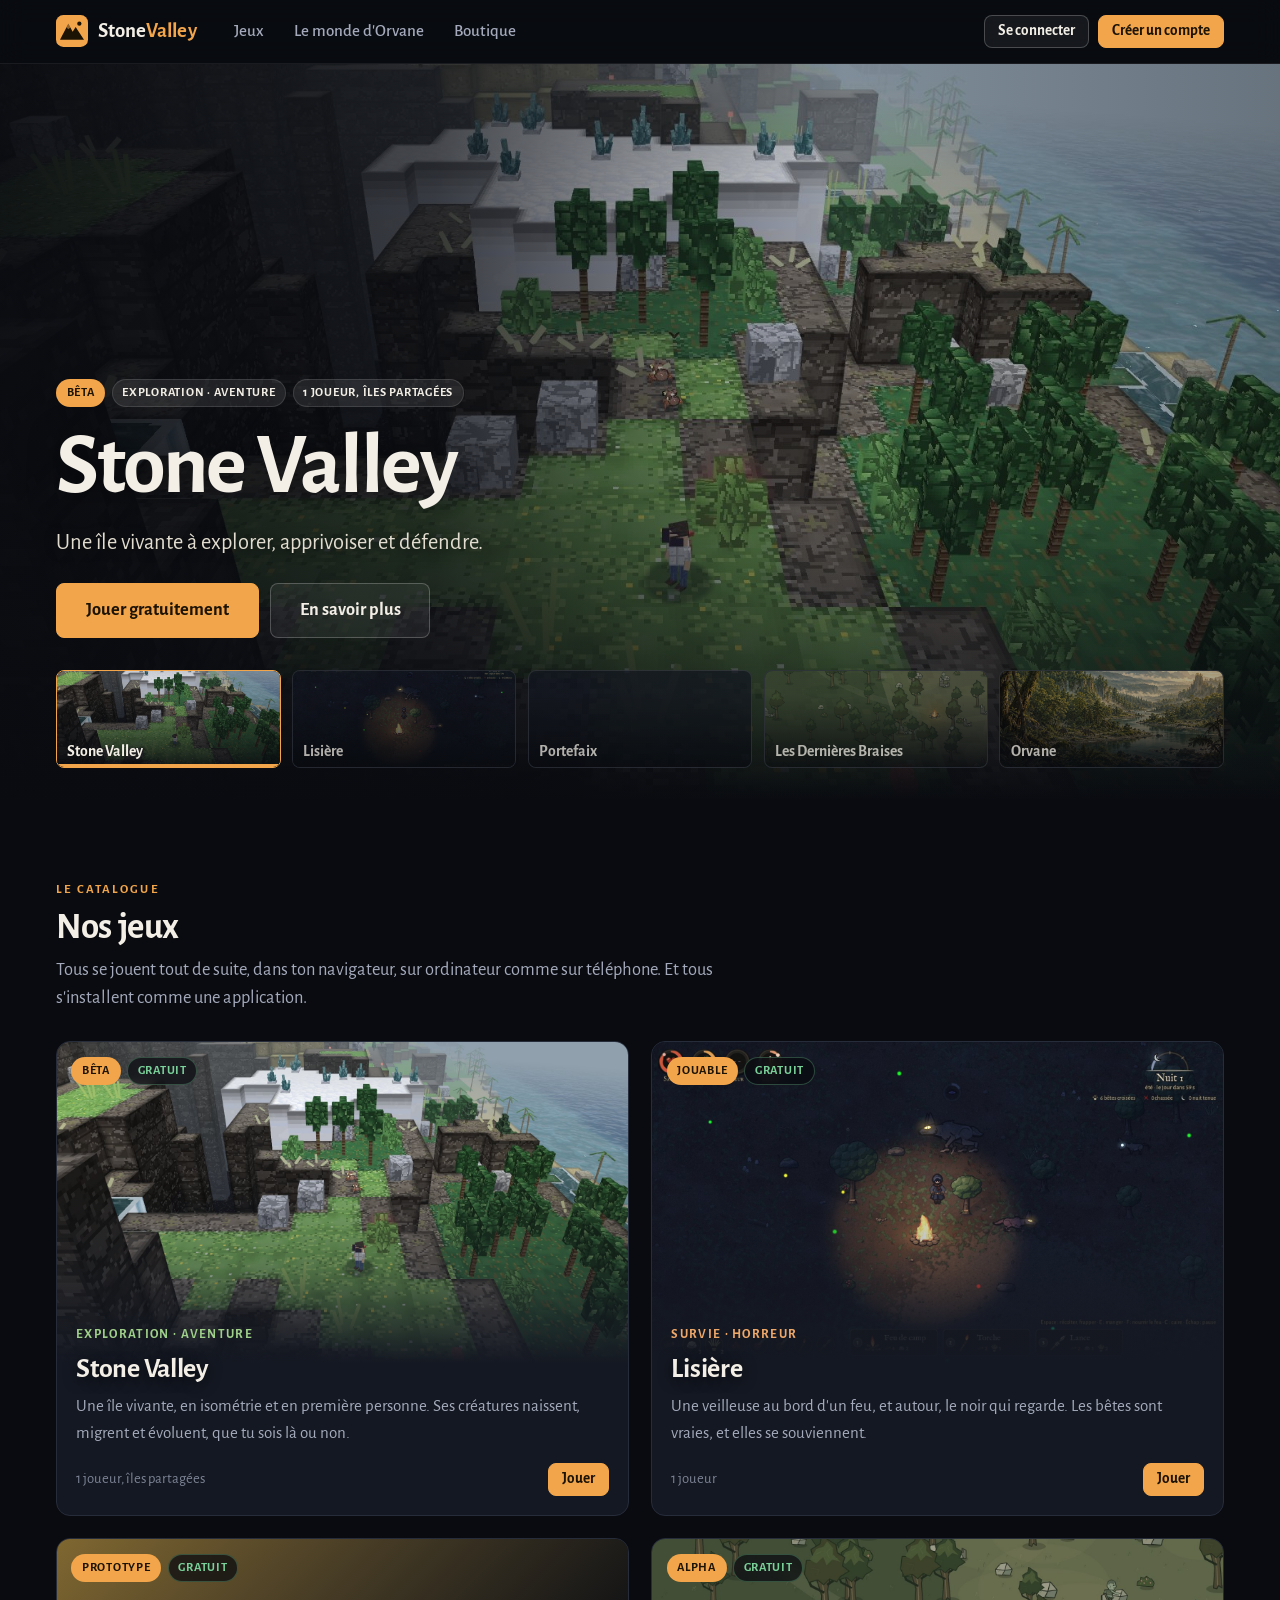
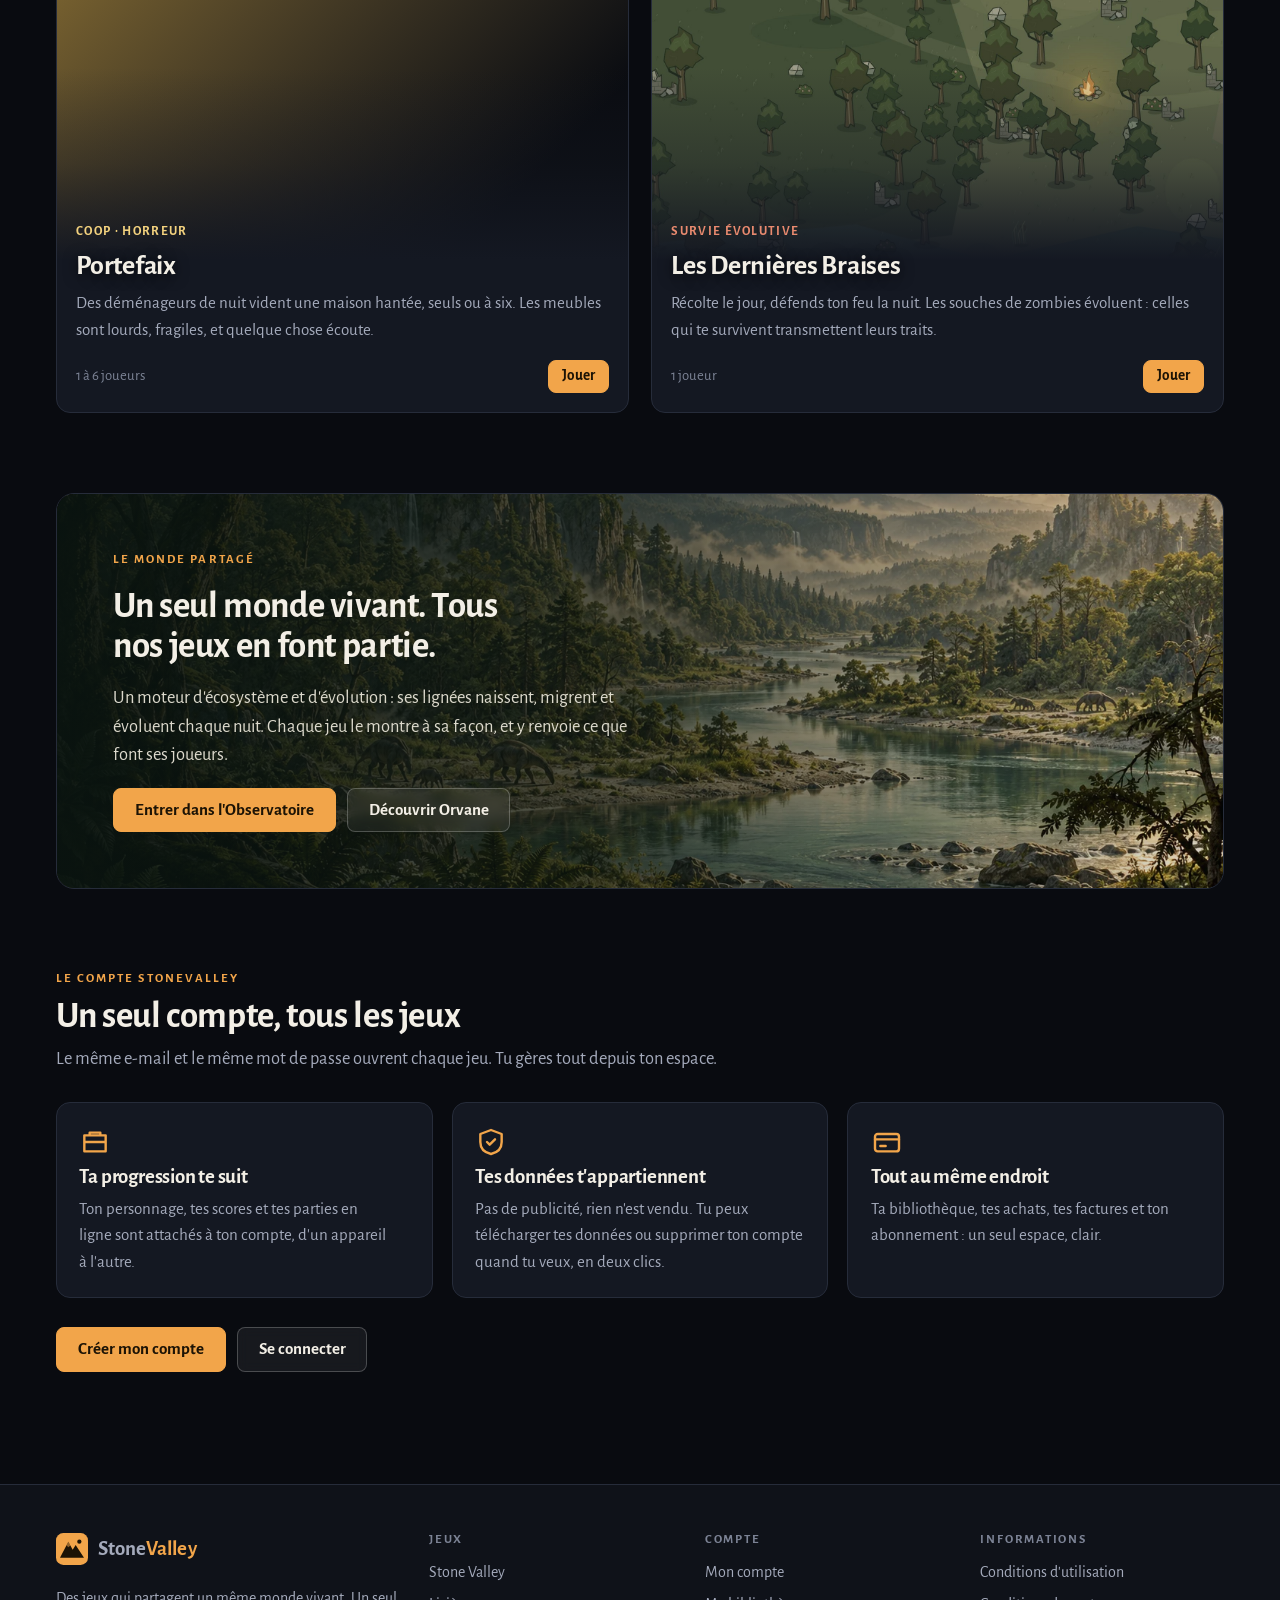
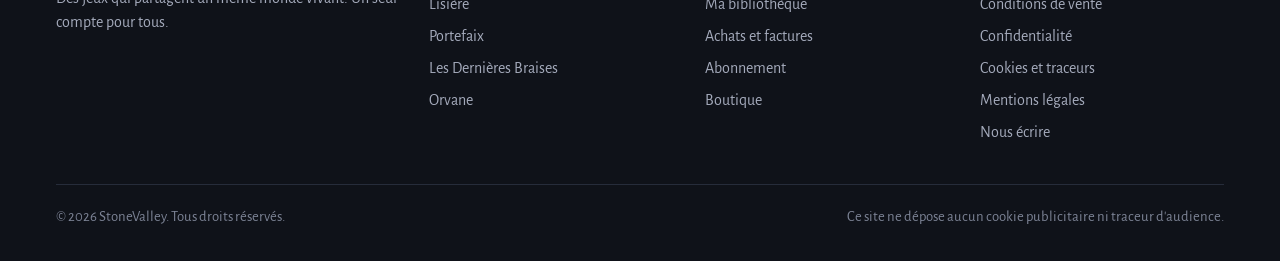
==== commit ee5ecd3f: "Les images de Stone Valley et de Lisière, prises dans les jeux Une couverture et trois captures pour" ====
--- a/index.html
+++ b/index.html
@@ -86,7 +86,7 @@
   tous.forEach(function (j, i) {
     var f = document.createElement('div'); f.style.backgroundImage = 'url("' + j.couverture + '")'; fonds.appendChild(f);
     var li = document.createElement('li');
-    li.innerHTML = '<button type="button" aria-pressed="false" aria-label="À la une : ' + h(j.nom) + '"><img src="' + h(j.couverture) + '" alt="" loading="lazy"><span>' + h(j.nom) + '</span><i></i></button>';
+    li.innerHTML = '<button type="button" aria-pressed="false" aria-label="À la une : ' + h(j.nom) + '"><img src="' + h(j.couverture) + '" alt="" loading="lazy" onerror="this.remove()"><span>' + h(j.nom) + '</span><i></i></button>';
     li.firstChild.addEventListener('click', function () { tourne = false; montrer(i); });
     rail.appendChild(li);
   });
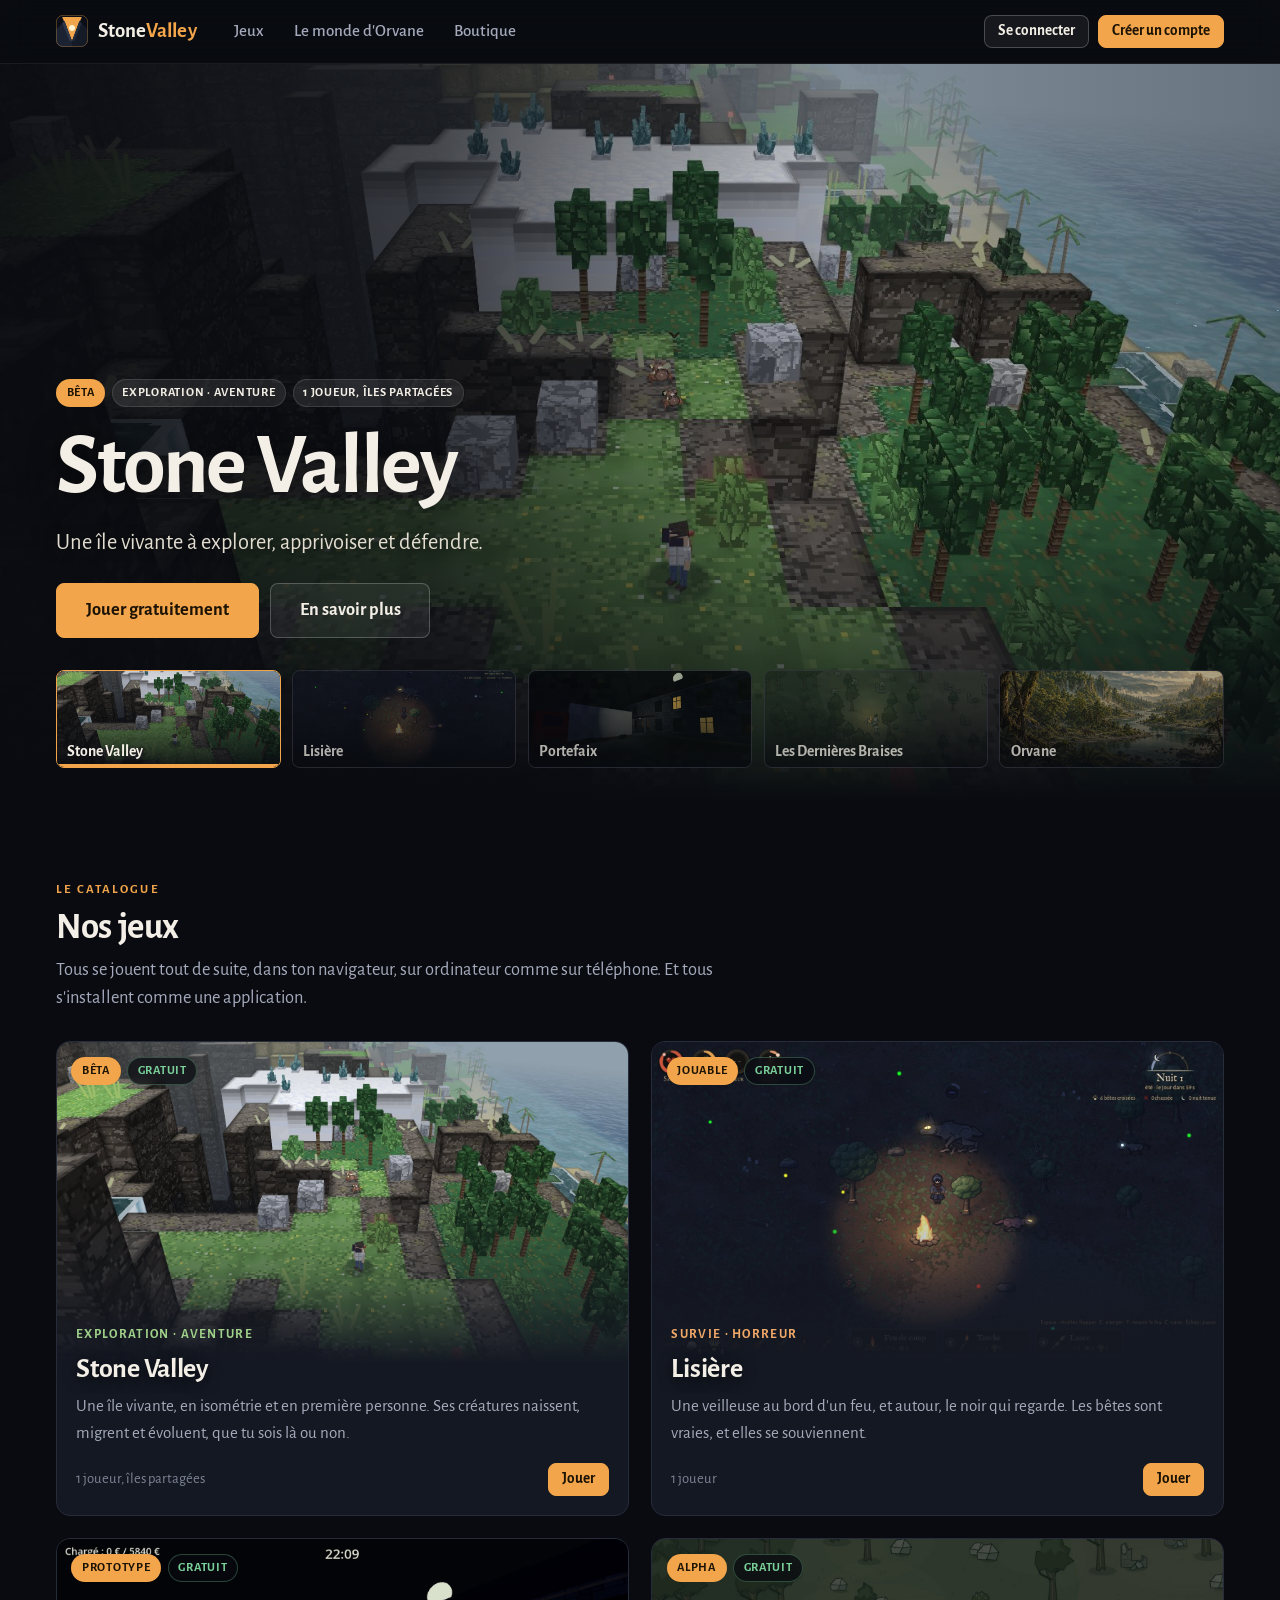
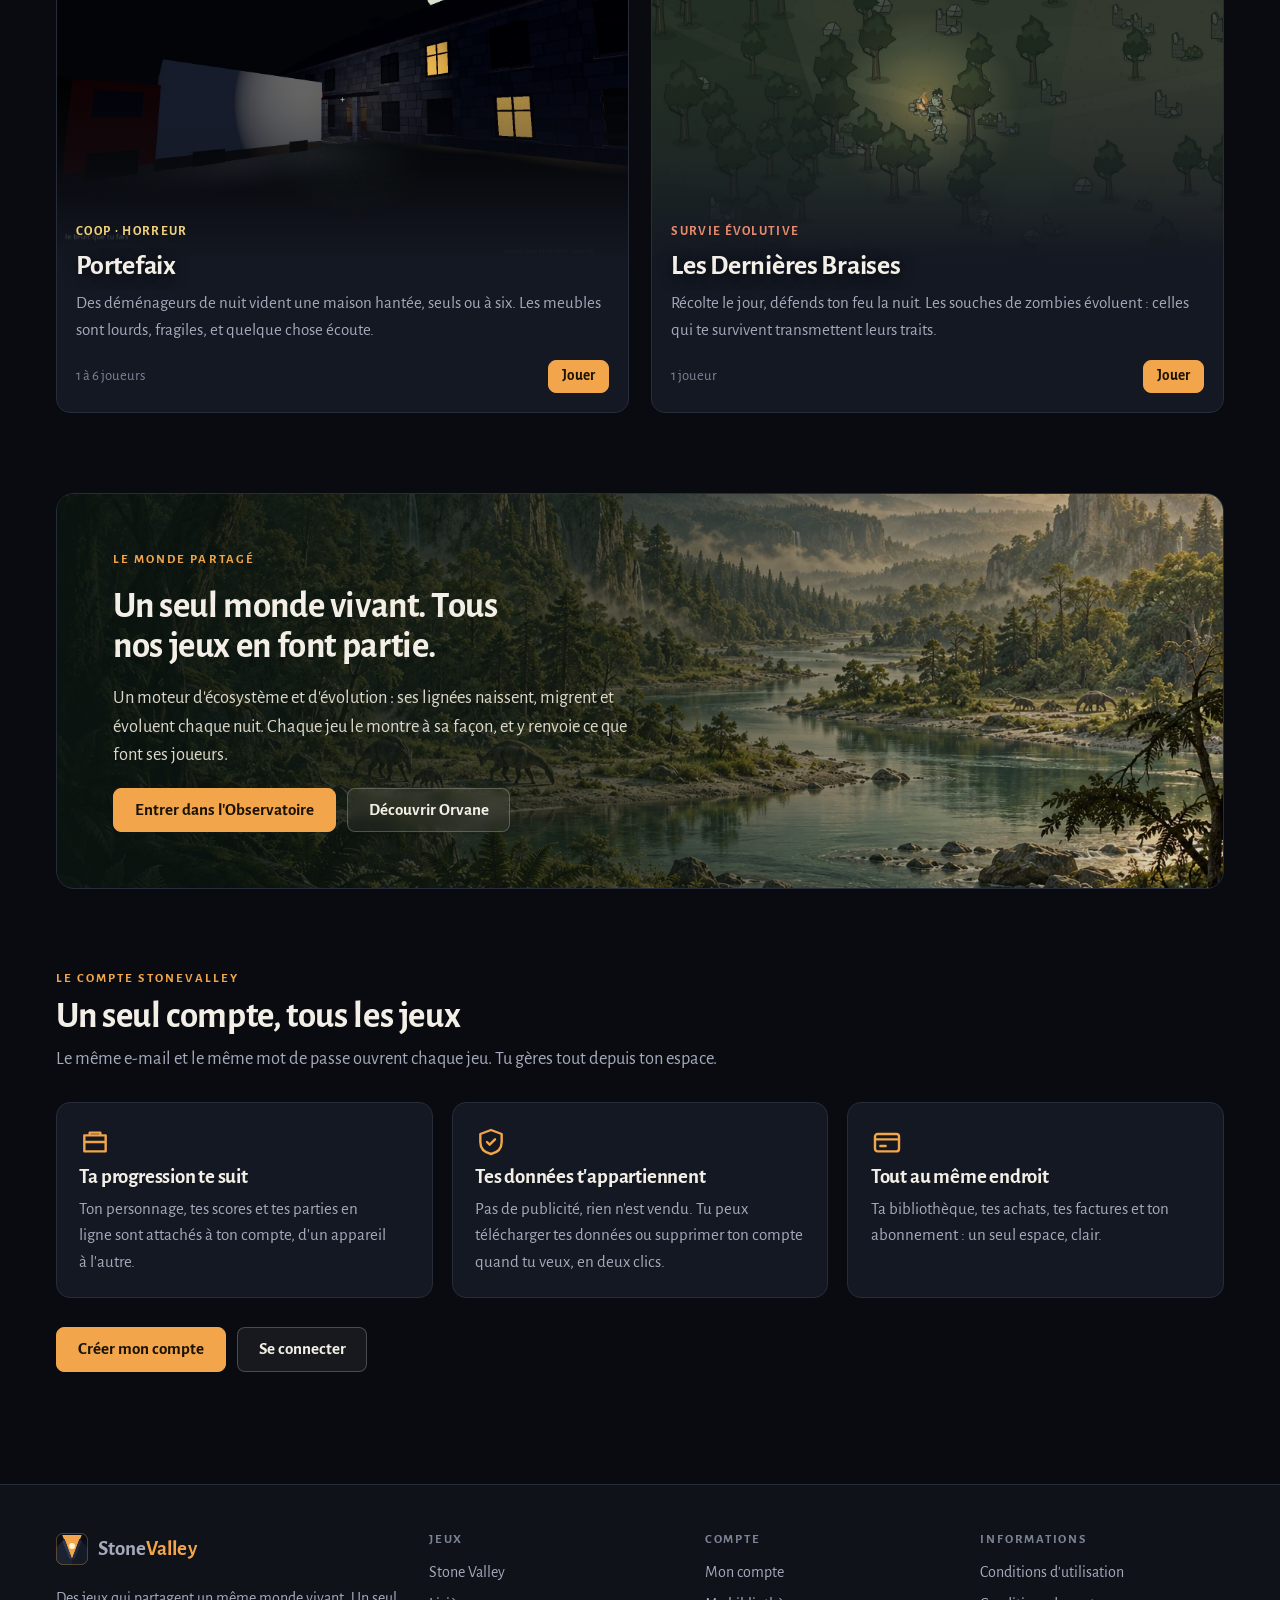
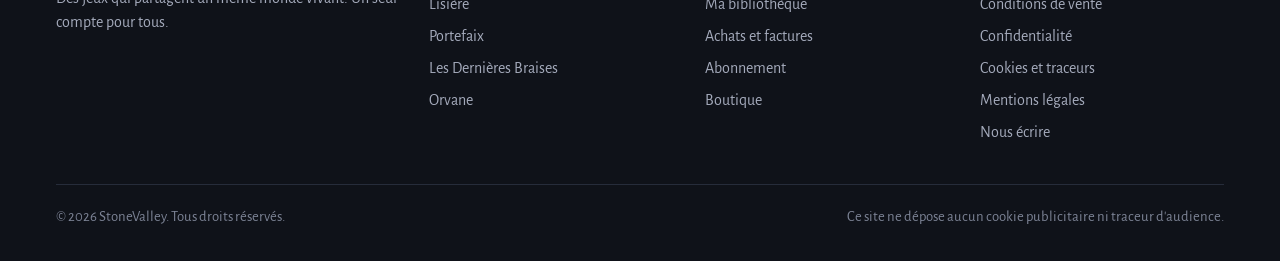
==== commit 34ec39fd: "Le portail s'installe comme une application ; une icône à lui Un manifeste, un service worker, et l'" ====
--- a/index.html
+++ b/index.html
@@ -12,6 +12,12 @@
 <meta property="og:url" content="https://stonevalleyoff-ai.github.io/">
 <meta property="og:image" content="https://stonevalleyoff-ai.github.io/images/jeux/orvane/couverture.webp">
 <link rel="icon" href="images/favicon.svg" type="image/svg+xml">
+<link rel="manifest" href="manifest.webmanifest">
+<link rel="apple-touch-icon" href="images/icones/apple-touch-icon.png">
+<meta name="apple-mobile-web-app-capable" content="yes">
+<meta name="mobile-web-app-capable" content="yes">
+<meta name="apple-mobile-web-app-title" content="StoneValley">
+<meta name="apple-mobile-web-app-status-bar-style" content="black-translucent">
 <link rel="preload" href="assets/polices/AlegreyaSans-Bold.woff2" as="font" type="font/woff2" crossorigin>
 <link rel="stylesheet" href="assets/site.css">
 </head>
--- a/assets/site.css
+++ b/assets/site.css
@@ -151,6 +151,7 @@
 .bande > img { position: absolute; inset: 0; width: 100%; height: 100%; object-fit: cover; z-index: -2; }
 .bande::before { content: ""; position: absolute; inset: 0; z-index: -1; background: linear-gradient(90deg, rgba(10, 20, 16, 0.94) 0%, rgba(10, 20, 16, 0.7) 45%, rgba(10, 20, 16, 0.1) 100%); }
 .bande > :not(img) { max-width: 34rem; }
+@media (max-width: 46rem) { .bande::before { background: linear-gradient(0deg, rgba(10, 20, 16, 0.96) 0%, rgba(10, 20, 16, 0.86) 55%, rgba(10, 20, 16, 0.3) 100%); } .bande { padding-top: 9rem; } }
 .bande p { font-size: 1.15rem; color: #dcd9cc; }
 .atouts { display: grid; grid-template-columns: repeat(auto-fit, minmax(min(100%, 15rem), 1fr)); gap: 1.2rem; list-style: none; margin: 0; padding: 0; }
 .atouts li { background: var(--carte); border: 1px solid var(--trait); border-radius: 14px; padding: 1.4rem; display: flex; flex-direction: column; gap: 0.5rem; }
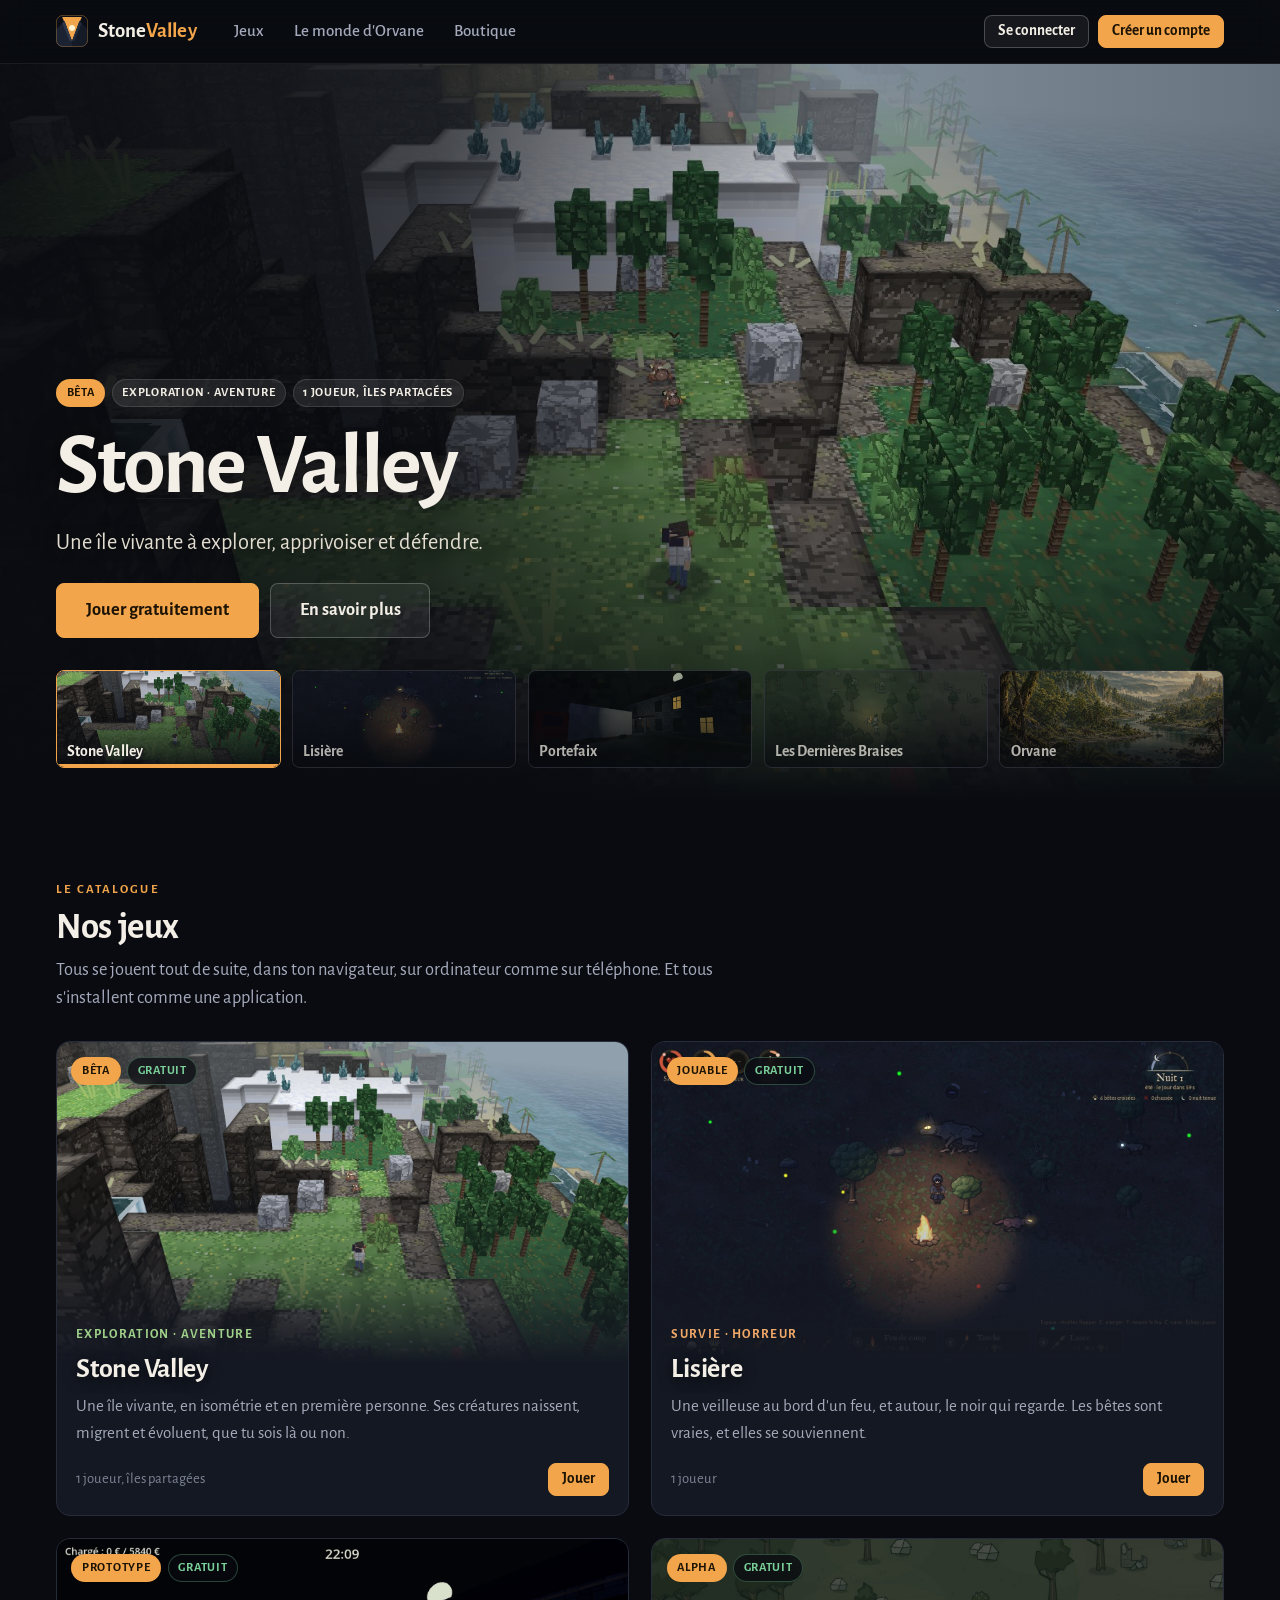
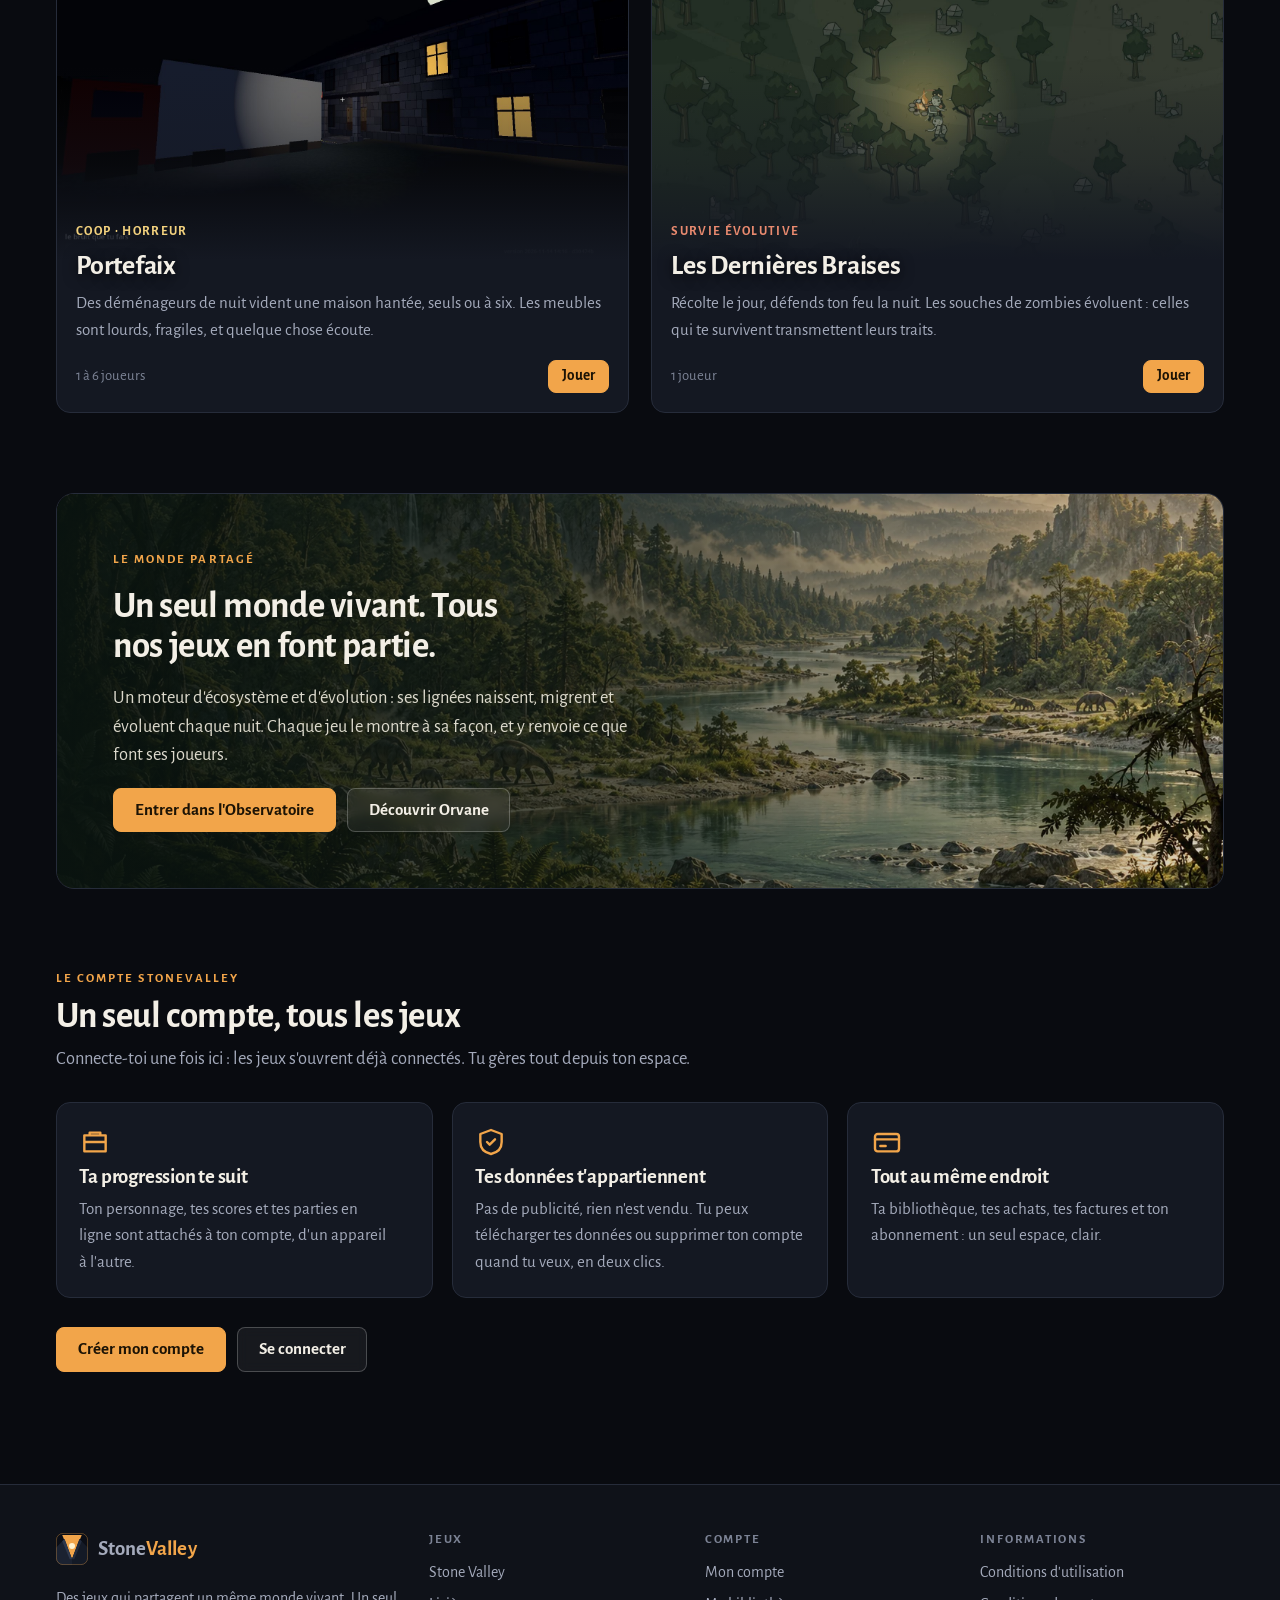
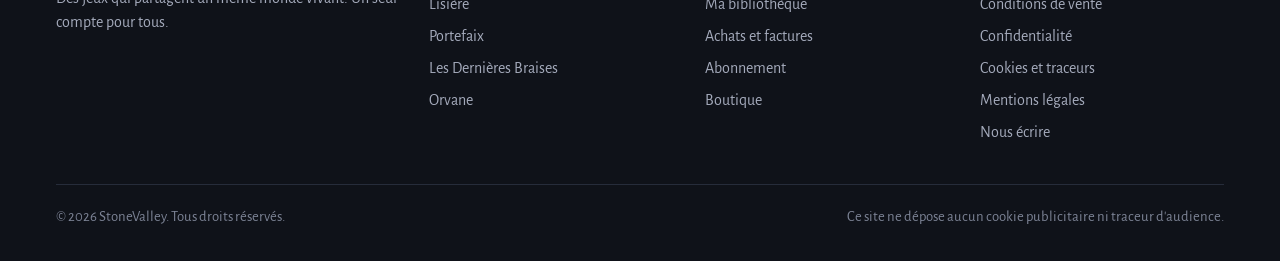
==== commit 5c38a913: "La session devient commune au portail et aux jeux Connecté au portail, on l'est dans les jeux en les" ====
--- a/index.html
+++ b/index.html
@@ -56,7 +56,7 @@
       <div class="tete">
         <span class="surtitre">Le compte StoneValley</span>
         <h2 id="t-compte">Un seul compte, tous les jeux</h2>
-        <p>Le même e-mail et le même mot de passe ouvrent chaque jeu. Tu gères tout depuis ton espace.</p>
+        <p>Connecte-toi une fois ici : les jeux s'ouvrent déjà connectés. Tu gères tout depuis ton espace.</p>
       </div>
       <ul class="atouts">
         <li><svg viewBox="0 0 24 24" fill="none" stroke="currentColor" stroke-width="1.8" stroke-linecap="round" stroke-linejoin="round" aria-hidden="true"><path d="M4 7h16v12H4zM8 7V5h8v2M4 12h16"/></svg>
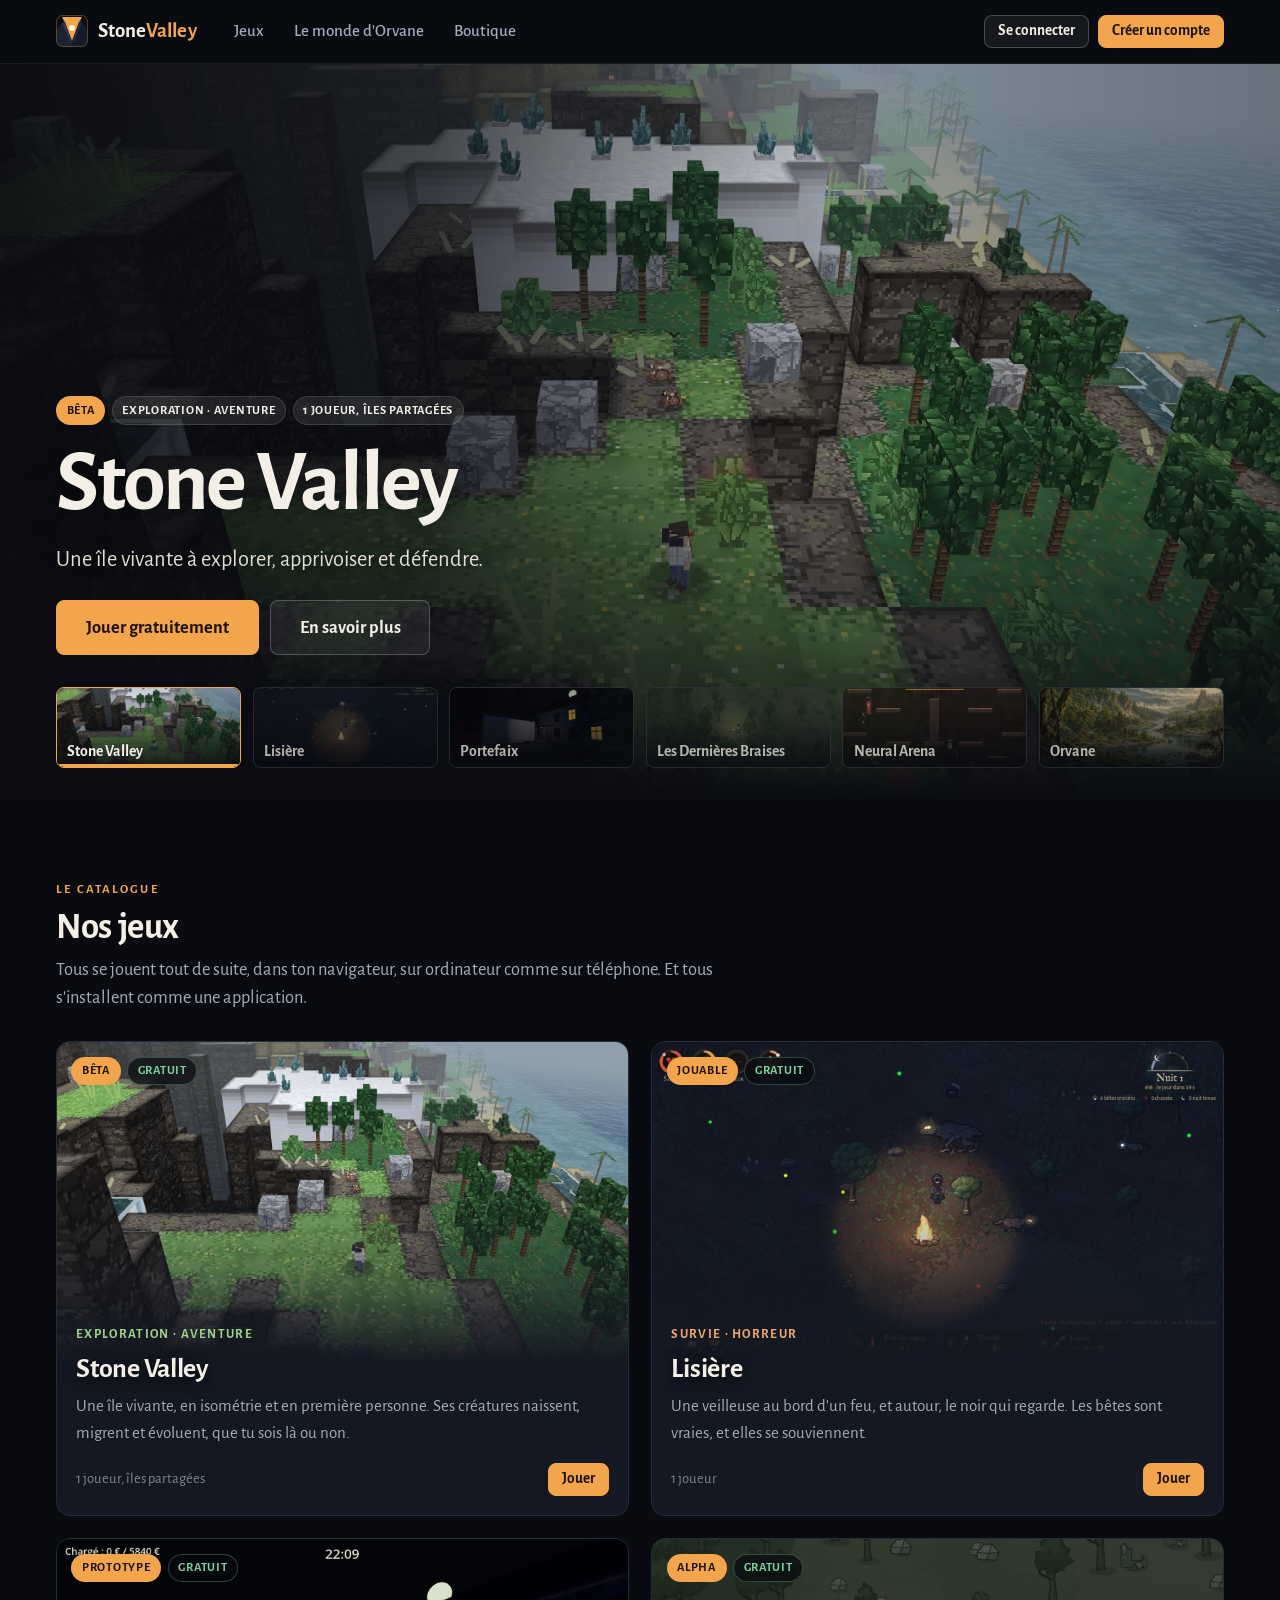
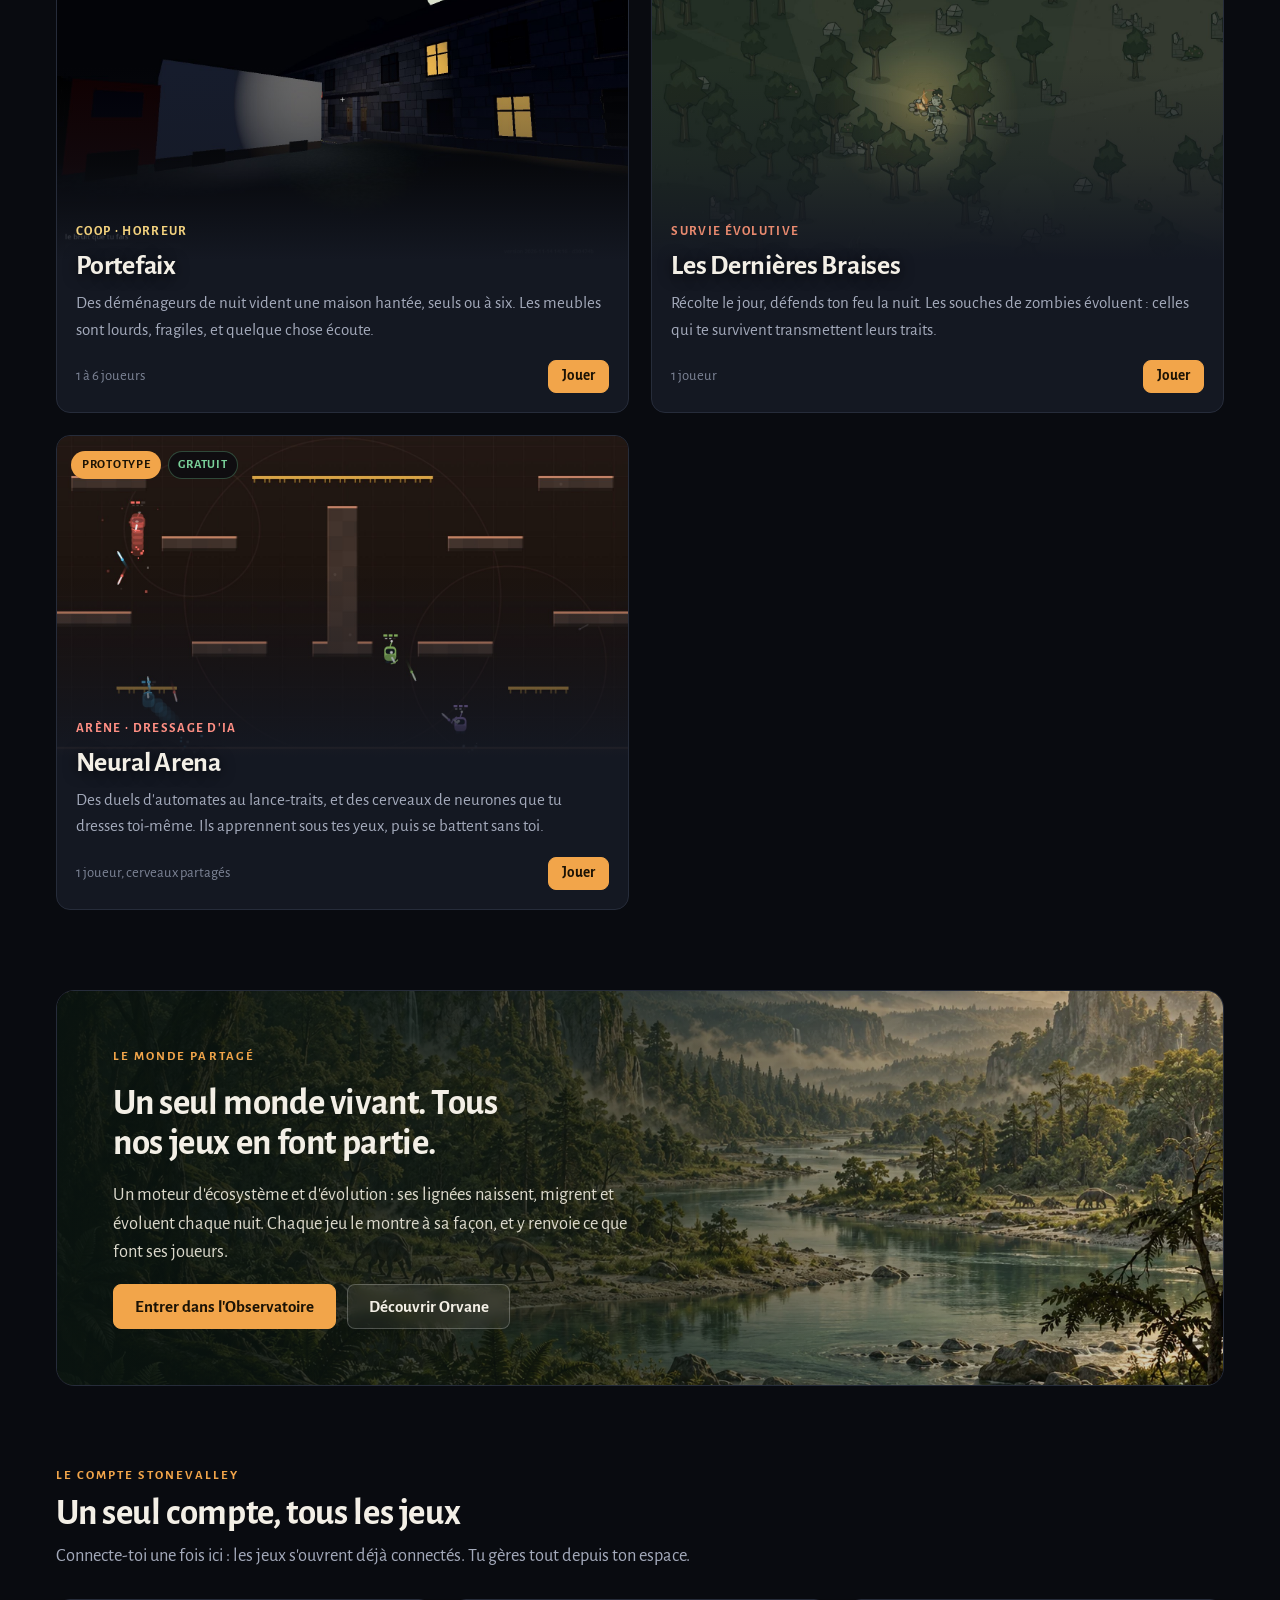
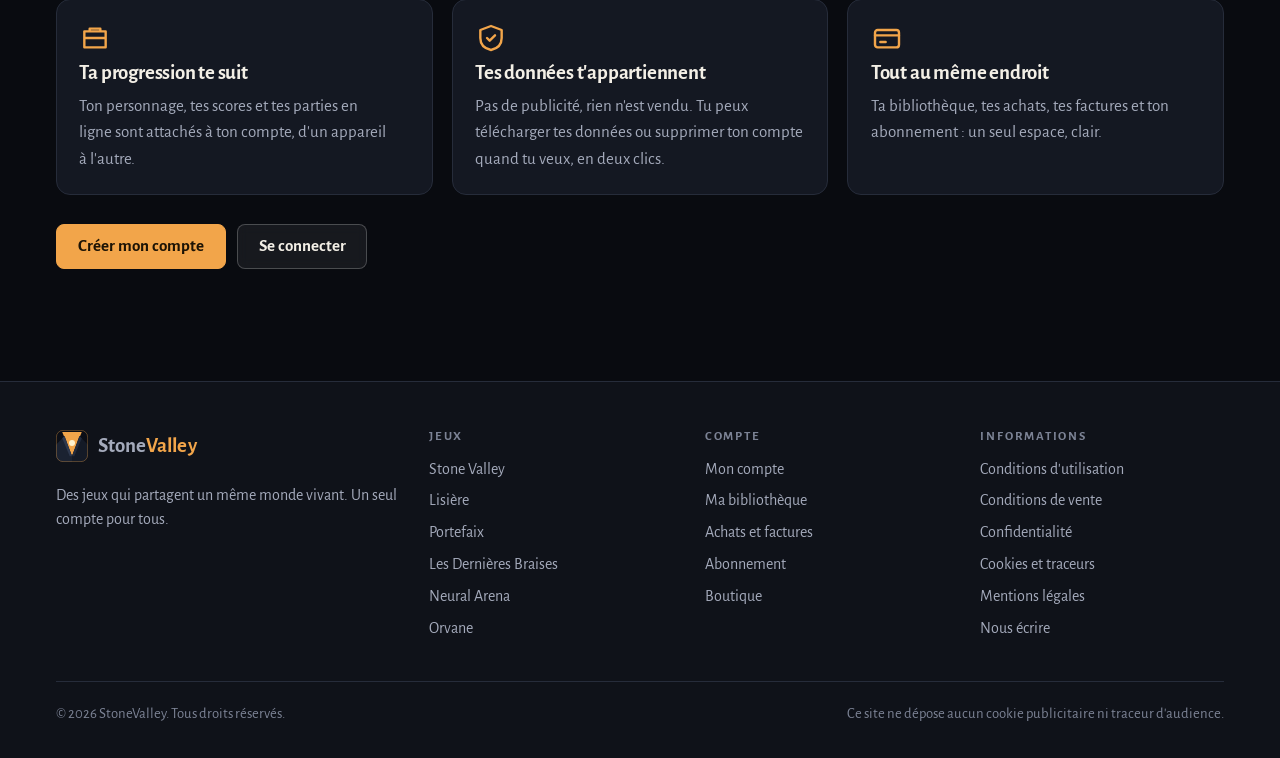
==== commit 703ab89c: "Neural Arena entre au catalogue Sa fiche et ses images ; le plan du site, les textes légaux et la pa" ====
--- a/index.html
+++ b/index.html
@@ -4,11 +4,11 @@
 <meta charset="utf-8">
 <meta name="viewport" content="width=device-width, initial-scale=1, viewport-fit=cover">
 <title>StoneValley · des jeux qui partagent un monde vivant</title>
-<meta name="description" content="Le portail des jeux StoneValley : Stone Valley, Lisière, Portefaix, Les Dernières Braises, et Orvane, le monde vivant qu'ils partagent. Un seul compte pour tous.">
+<meta name="description" content="Le portail des jeux StoneValley : Stone Valley, Lisière, Portefaix, Les Dernières Braises, Neural Arena, et Orvane, le monde vivant. Un seul compte pour tous.">
 <meta name="theme-color" content="#090b10">
 <meta property="og:type" content="website">
 <meta property="og:title" content="StoneValley · des jeux qui partagent un monde vivant">
-<meta property="og:description" content="Stone Valley, Lisière, Portefaix, Les Dernières Braises : quatre jeux, un seul monde vivant, un seul compte.">
+<meta property="og:description" content="Stone Valley, Lisière, Portefaix, Les Dernières Braises, Neural Arena : cinq jeux, un monde vivant, un seul compte.">
 <meta property="og:url" content="https://stonevalleyoff-ai.github.io/">
 <meta property="og:image" content="https://stonevalleyoff-ai.github.io/images/jeux/orvane/couverture.webp">
 <link rel="icon" href="images/favicon.svg" type="image/svg+xml">
